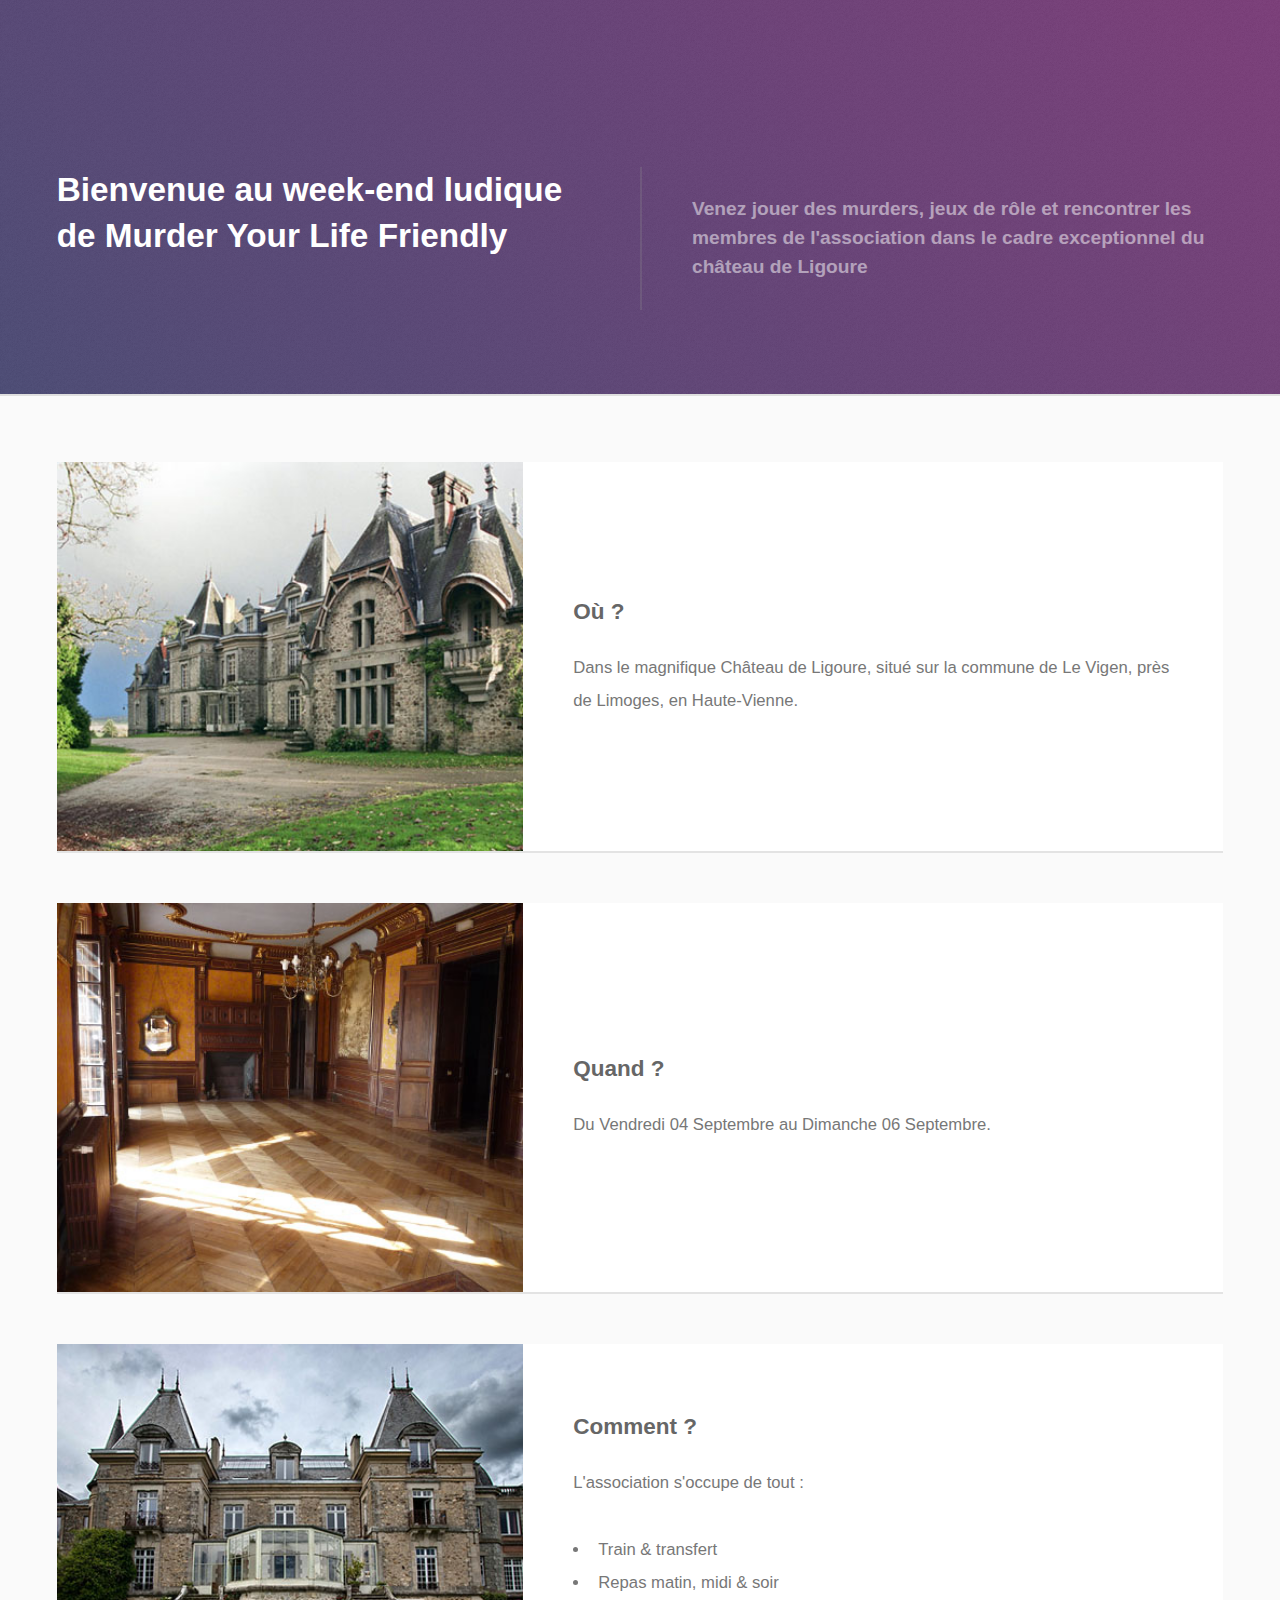
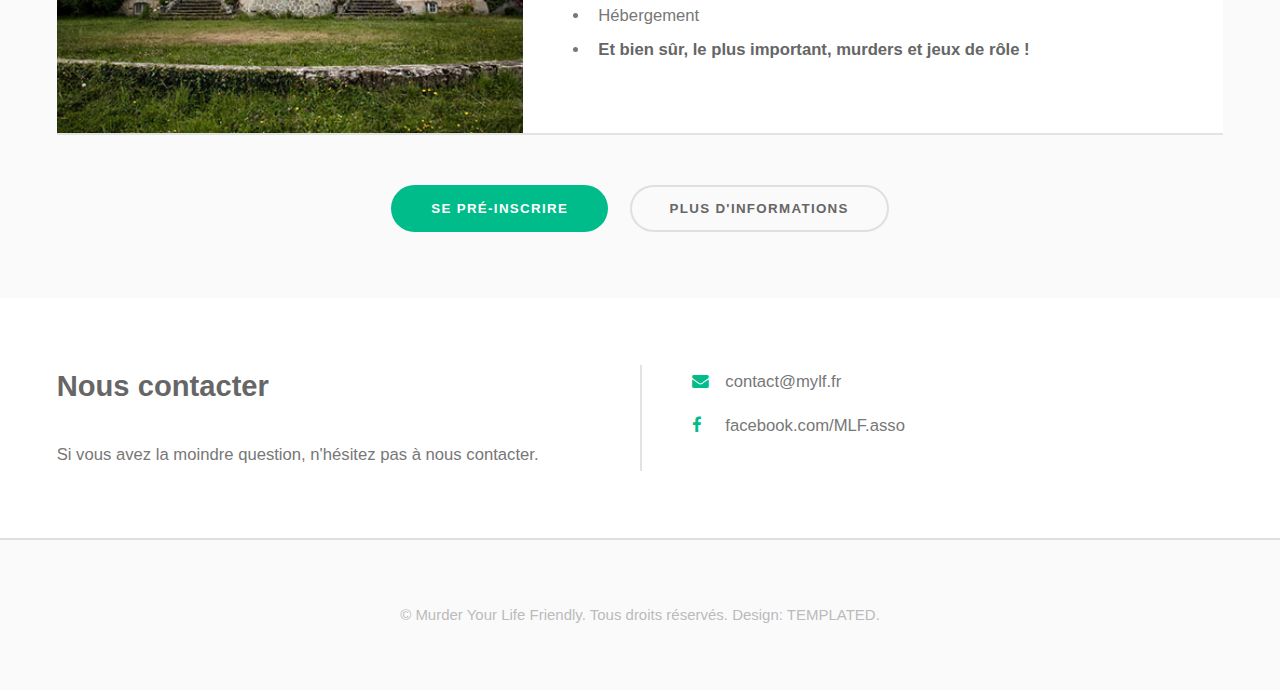
==== index.html @ a739f050 "Pushing site" ====
<!DOCTYPE HTML>
<!--
	Prism by TEMPLATED
	templated.co @templatedco
	Released for free under the Creative Commons Attribution 3.0 license (templated.co/license)
-->
<html>
	<head>
		<title>MLF - WEL</title>
		<meta charset="utf-8" />
		<meta name="viewport" content="width=device-width, initial-scale=1" />
		<!--[if lte IE 8]><script src="assets/js/ie/html5shiv.js"></script><![endif]-->
		<link rel="stylesheet" href="assets/css/main.css" />
		<!--[if lte IE 9]><link rel="stylesheet" href="assets/css/ie9.css" /><![endif]-->
	</head>
	<body>

		<!-- Banner -->
			<section id="banner">
				<div class="inner split">
					<section>
						<h2>Bienvenue au week-end ludique de <a href="https://mylf.fr/">Murder Your Life Friendly</a></h2>
					</section>
					<section>
						<p></p>
						<p>Venez jouer des murders, jeux de rôle et rencontrer les membres de l'association dans le cadre exceptionnel du château de Ligoure</p>
					</section>
				</div>
			</section>

		<!-- Main -->
			<section id="one" class="wrapper style2 alt">
				<div class="inner">
					<div class="spotlight">
						<div class="image">
							<img src="images/pic02.jpg" alt="" />
						</div>
						<div class="content">
							<h3>Où ?</h3>
							<p>Dans le magnifique Château de Ligoure, situé sur la commune de Le Vigen, près de Limoges, en Haute-Vienne.</p>
						</div>
					</div>
					<div class="spotlight">
						<div class="image">
							<img src="images/pic05.jpg" alt="" />
						</div>
						<div class="content">
							<h3>Quand ?</h3>
							<p>Du Vendredi 04 Septembre au Dimanche 06 Septembre.</p>
						</div>
					</div>
					<div class="spotlight">
						<div class="image">
							<img src="images/pic01.jpg" alt="" />
						</div>
						<div class="content">
							<h3>Comment ?</h3>
							<p class="lead">L'association s'occupe de tout :</p>
							<ul>
								<li>Train & transfert</li>
								<li>Repas matin, midi & soir</li>
								<li>Hébergement</li>
								<li><strong>Et bien sûr, le plus important, murders et jeux de rôle !</strong></li>
							</ul>
						</div>
					</div>
					<ul class="actions special">
						<li><a href="#" class="button special">Se pré-inscrire</a></li>
						<li><a href="infos.html" class="button alt">Plus d'informations</a></li>
					</ul>
				</div>
			</section>

		<!-- Contact -->
			<section id="contact" class="wrapper">
				<div class="inner split">
					<section>
						<h2>Nous contacter</h2>
						<p>Si vous avez la moindre question, n'hésitez pas à nous contacter.</p>				
					</section>
					<section>
						<ul class="contact">
							<li class="fa-envelope"><a href="mailto:contact@mylf.fr" target="_blank">contact@mylf.fr</a></li>
							<li class="fa-facebook"><a href="https://www.facebook.com/MLF.asso/" target="_blank">facebook.com/MLF.asso</a></li>
						</ul>
					</section>
				</div>
			</section>

		<!-- Footer -->
			<footer id="footer">
				<div class="copyright">
					&copy; Murder Your Life Friendly. Tous droits réservés. Design: <a href="http://templated.co">TEMPLATED</a>.
				</div>
			</footer>

		<!-- Scripts -->
			<script src="assets/js/jquery.min.js"></script>
			<script src="assets/js/skel.min.js"></script>
			<script src="assets/js/util.js"></script>
			<!--[if lte IE 8]><script src="assets/js/ie/respond.min.js"></script><![endif]-->
			<script src="assets/js/main.js"></script>

	</body>
</html>
---- assets/css/main.css ----
@import url(font-awesome.min.css);

/*
	Prism by TEMPLATED
	templated.co @templatedco
	Released for free under the Creative Commons Attribution 3.0 license (templated.co/license)
*/

/* Reset */

	html, body, div, span, applet, object, iframe, h1, h2, h3, h4, h5, h6, p, blockquote, pre, a, abbr, acronym, address, big, cite, code, del, dfn, em, img, ins, kbd, q, s, samp, small, strike, strong, sub, sup, tt, var, b, u, i, center, dl, dt, dd, ol, ul, li, fieldset, form, label, legend, table, caption, tbody, tfoot, thead, tr, th, td, article, aside, canvas, details, embed, figure, figcaption, footer, header, hgroup, menu, nav, output, ruby, section, summary, time, mark, audio, video {
		margin: 0;
		padding: 0;
		border: 0;
		font-size: 100%;
		font: inherit;
		vertical-align: baseline;
	}

	article, aside, details, figcaption, figure, footer, header, hgroup, menu, nav, section {
		display: block;
	}

	body {
		line-height: 1;
	}

	ol, ul {
		list-style: none;
	}

	blockquote, q {
		quotes: none;
	}

	blockquote:before, blockquote:after, q:before, q:after {
		content: '';
		content: none;
	}

	table {
		border-collapse: collapse;
		border-spacing: 0;
	}

	body {
		-webkit-text-size-adjust: none;
	}

/* Box Model */

	*, *:before, *:after {
		-moz-box-sizing: border-box;
		-webkit-box-sizing: border-box;
		box-sizing: border-box;
	}

/* Grid */

	.row {
		border-bottom: solid 1px transparent;
		-moz-box-sizing: border-box;
		-webkit-box-sizing: border-box;
		box-sizing: border-box;
	}

	.row > * {
		float: left;
		-moz-box-sizing: border-box;
		-webkit-box-sizing: border-box;
		box-sizing: border-box;
	}

	.row:after, .row:before {
		content: '';
		display: block;
		clear: both;
		height: 0;
	}

	.row.uniform > * > :first-child {
		margin-top: 0;
	}

	.row.uniform > * > :last-child {
		margin-bottom: 0;
	}

	.row.\30 \25 > * {
		padding: 0 0 0 0em;
	}

	.row.\30 \25 {
		margin: 0 0 -1px 0em;
	}

	.row.uniform.\30 \25 > * {
		padding: 0em 0 0 0em;
	}

	.row.uniform.\30 \25 {
		margin: 0em 0 -1px 0em;
	}

	.row > * {
		padding: 0 0 0 2em;
	}

	.row {
		margin: 0 0 -1px -2em;
	}

	.row.uniform > * {
		padding: 2em 0 0 2em;
	}

	.row.uniform {
		margin: -2em 0 -1px -2em;
	}

	.row.\32 00\25 > * {
		padding: 0 0 0 4em;
	}

	.row.\32 00\25 {
		margin: 0 0 -1px -4em;
	}

	.row.uniform.\32 00\25 > * {
		padding: 4em 0 0 4em;
	}

	.row.uniform.\32 00\25 {
		margin: -4em 0 -1px -4em;
	}

	.row.\31 50\25 > * {
		padding: 0 0 0 3em;
	}

	.row.\31 50\25 {
		margin: 0 0 -1px -3em;
	}

	.row.uniform.\31 50\25 > * {
		padding: 3em 0 0 3em;
	}

	.row.uniform.\31 50\25 {
		margin: -3em 0 -1px -3em;
	}

	.row.\35 0\25 > * {
		padding: 0 0 0 1em;
	}

	.row.\35 0\25 {
		margin: 0 0 -1px -1em;
	}

	.row.uniform.\35 0\25 > * {
		padding: 1em 0 0 1em;
	}

	.row.uniform.\35 0\25 {
		margin: -1em 0 -1px -1em;
	}

	.row.\32 5\25 > * {
		padding: 0 0 0 0.5em;
	}

	.row.\32 5\25 {
		margin: 0 0 -1px -0.5em;
	}

	.row.uniform.\32 5\25 > * {
		padding: 0.5em 0 0 0.5em;
	}

	.row.uniform.\32 5\25 {
		margin: -0.5em 0 -1px -0.5em;
	}

	.\31 2u, .\31 2u\24 {
		width: 100%;
		clear: none;
		margin-left: 0;
	}

	.\31 1u, .\31 1u\24 {
		width: 91.6666666667%;
		clear: none;
		margin-left: 0;
	}

	.\31 0u, .\31 0u\24 {
		width: 83.3333333333%;
		clear: none;
		margin-left: 0;
	}

	.\39 u, .\39 u\24 {
		width: 75%;
		clear: none;
		margin-left: 0;
	}

	.\38 u, .\38 u\24 {
		width: 66.6666666667%;
		clear: none;
		margin-left: 0;
	}

	.\37 u, .\37 u\24 {
		width: 58.3333333333%;
		clear: none;
		margin-left: 0;
	}

	.\36 u, .\36 u\24 {
		width: 50%;
		clear: none;
		margin-left: 0;
	}

	.\35 u, .\35 u\24 {
		width: 41.6666666667%;
		clear: none;
		margin-left: 0;
	}

	.\34 u, .\34 u\24 {
		width: 33.3333333333%;
		clear: none;
		margin-left: 0;
	}

	.\33 u, .\33 u\24 {
		width: 25%;
		clear: none;
		margin-left: 0;
	}

	.\32 u, .\32 u\24 {
		width: 16.6666666667%;
		clear: none;
		margin-left: 0;
	}

	.\31 u, .\31 u\24 {
		width: 8.3333333333%;
		clear: none;
		margin-left: 0;
	}

	.\31 2u\24 + *,
	.\31 1u\24 + *,
	.\31 0u\24 + *,
	.\39 u\24 + *,
	.\38 u\24 + *,
	.\37 u\24 + *,
	.\36 u\24 + *,
	.\35 u\24 + *,
	.\34 u\24 + *,
	.\33 u\24 + *,
	.\32 u\24 + *,
	.\31 u\24 + * {
		clear: left;
	}

	.\-11u {
		margin-left: 91.66667%;
	}

	.\-10u {
		margin-left: 83.33333%;
	}

	.\-9u {
		margin-left: 75%;
	}

	.\-8u {
		margin-left: 66.66667%;
	}

	.\-7u {
		margin-left: 58.33333%;
	}

	.\-6u {
		margin-left: 50%;
	}

	.\-5u {
		margin-left: 41.66667%;
	}

	.\-4u {
		margin-left: 33.33333%;
	}

	.\-3u {
		margin-left: 25%;
	}

	.\-2u {
		margin-left: 16.66667%;
	}

	.\-1u {
		margin-left: 8.33333%;
	}

	@media screen and (max-width: 1680px) {

		.row > * {
			padding: 0 0 0 2em;
		}

		.row {
			margin: 0 0 -1px -2em;
		}

		.row.uniform > * {
			padding: 2em 0 0 2em;
		}

		.row.uniform {
			margin: -2em 0 -1px -2em;
		}

		.row.\32 00\25 > * {
			padding: 0 0 0 4em;
		}

		.row.\32 00\25 {
			margin: 0 0 -1px -4em;
		}

		.row.uniform.\32 00\25 > * {
			padding: 4em 0 0 4em;
		}

		.row.uniform.\32 00\25 {
			margin: -4em 0 -1px -4em;
		}

		.row.\31 50\25 > * {
			padding: 0 0 0 3em;
		}

		.row.\31 50\25 {
			margin: 0 0 -1px -3em;
		}

		.row.uniform.\31 50\25 > * {
			padding: 3em 0 0 3em;
		}

		.row.uniform.\31 50\25 {
			margin: -3em 0 -1px -3em;
		}

		.row.\35 0\25 > * {
			padding: 0 0 0 1em;
		}

		.row.\35 0\25 {
			margin: 0 0 -1px -1em;
		}

		.row.uniform.\35 0\25 > * {
			padding: 1em 0 0 1em;
		}

		.row.uniform.\35 0\25 {
			margin: -1em 0 -1px -1em;
		}

		.row.\32 5\25 > * {
			padding: 0 0 0 0.5em;
		}

		.row.\32 5\25 {
			margin: 0 0 -1px -0.5em;
		}

		.row.uniform.\32 5\25 > * {
			padding: 0.5em 0 0 0.5em;
		}

		.row.uniform.\32 5\25 {
			margin: -0.5em 0 -1px -0.5em;
		}

		.\31 2u\28xlarge\29, .\31 2u\24\28xlarge\29 {
			width: 100%;
			clear: none;
			margin-left: 0;
		}

		.\31 1u\28xlarge\29, .\31 1u\24\28xlarge\29 {
			width: 91.6666666667%;
			clear: none;
			margin-left: 0;
		}

		.\31 0u\28xlarge\29, .\31 0u\24\28xlarge\29 {
			width: 83.3333333333%;
			clear: none;
			margin-left: 0;
		}

		.\39 u\28xlarge\29, .\39 u\24\28xlarge\29 {
			width: 75%;
			clear: none;
			margin-left: 0;
		}

		.\38 u\28xlarge\29, .\38 u\24\28xlarge\29 {
			width: 66.6666666667%;
			clear: none;
			margin-left: 0;
		}

		.\37 u\28xlarge\29, .\37 u\24\28xlarge\29 {
			width: 58.3333333333%;
			clear: none;
			margin-left: 0;
		}

		.\36 u\28xlarge\29, .\36 u\24\28xlarge\29 {
			width: 50%;
			clear: none;
			margin-left: 0;
		}

		.\35 u\28xlarge\29, .\35 u\24\28xlarge\29 {
			width: 41.6666666667%;
			clear: none;
			margin-left: 0;
		}

		.\34 u\28xlarge\29, .\34 u\24\28xlarge\29 {
			width: 33.3333333333%;
			clear: none;
			margin-left: 0;
		}

		.\33 u\28xlarge\29, .\33 u\24\28xlarge\29 {
			width: 25%;
			clear: none;
			margin-left: 0;
		}

		.\32 u\28xlarge\29, .\32 u\24\28xlarge\29 {
			width: 16.6666666667%;
			clear: none;
			margin-left: 0;
		}

		.\31 u\28xlarge\29, .\31 u\24\28xlarge\29 {
			width: 8.3333333333%;
			clear: none;
			margin-left: 0;
		}

		.\31 2u\24\28xlarge\29 + *,
		.\31 1u\24\28xlarge\29 + *,
		.\31 0u\24\28xlarge\29 + *,
		.\39 u\24\28xlarge\29 + *,
		.\38 u\24\28xlarge\29 + *,
		.\37 u\24\28xlarge\29 + *,
		.\36 u\24\28xlarge\29 + *,
		.\35 u\24\28xlarge\29 + *,
		.\34 u\24\28xlarge\29 + *,
		.\33 u\24\28xlarge\29 + *,
		.\32 u\24\28xlarge\29 + *,
		.\31 u\24\28xlarge\29 + * {
			clear: left;
		}

		.\-11u\28xlarge\29 {
			margin-left: 91.66667%;
		}

		.\-10u\28xlarge\29 {
			margin-left: 83.33333%;
		}

		.\-9u\28xlarge\29 {
			margin-left: 75%;
		}

		.\-8u\28xlarge\29 {
			margin-left: 66.66667%;
		}

		.\-7u\28xlarge\29 {
			margin-left: 58.33333%;
		}

		.\-6u\28xlarge\29 {
			margin-left: 50%;
		}

		.\-5u\28xlarge\29 {
			margin-left: 41.66667%;
		}

		.\-4u\28xlarge\29 {
			margin-left: 33.33333%;
		}

		.\-3u\28xlarge\29 {
			margin-left: 25%;
		}

		.\-2u\28xlarge\29 {
			margin-left: 16.66667%;
		}

		.\-1u\28xlarge\29 {
			margin-left: 8.33333%;
		}

	}

	@media screen and (max-width: 1366px) {

		.row > * {
			padding: 0 0 0 1.5em;
		}

		.row {
			margin: 0 0 -1px -1.5em;
		}

		.row.uniform > * {
			padding: 1.5em 0 0 1.5em;
		}

		.row.uniform {
			margin: -1.5em 0 -1px -1.5em;
		}

		.row.\32 00\25 > * {
			padding: 0 0 0 3em;
		}

		.row.\32 00\25 {
			margin: 0 0 -1px -3em;
		}

		.row.uniform.\32 00\25 > * {
			padding: 3em 0 0 3em;
		}

		.row.uniform.\32 00\25 {
			margin: -3em 0 -1px -3em;
		}

		.row.\31 50\25 > * {
			padding: 0 0 0 2.25em;
		}

		.row.\31 50\25 {
			margin: 0 0 -1px -2.25em;
		}

		.row.uniform.\31 50\25 > * {
			padding: 2.25em 0 0 2.25em;
		}

		.row.uniform.\31 50\25 {
			margin: -2.25em 0 -1px -2.25em;
		}

		.row.\35 0\25 > * {
			padding: 0 0 0 0.75em;
		}

		.row.\35 0\25 {
			margin: 0 0 -1px -0.75em;
		}

		.row.uniform.\35 0\25 > * {
			padding: 0.75em 0 0 0.75em;
		}

		.row.uniform.\35 0\25 {
			margin: -0.75em 0 -1px -0.75em;
		}

		.row.\32 5\25 > * {
			padding: 0 0 0 0.375em;
		}

		.row.\32 5\25 {
			margin: 0 0 -1px -0.375em;
		}

		.row.uniform.\32 5\25 > * {
			padding: 0.375em 0 0 0.375em;
		}

		.row.uniform.\32 5\25 {
			margin: -0.375em 0 -1px -0.375em;
		}

		.\31 2u\28large\29, .\31 2u\24\28large\29 {
			width: 100%;
			clear: none;
			margin-left: 0;
		}

		.\31 1u\28large\29, .\31 1u\24\28large\29 {
			width: 91.6666666667%;
			clear: none;
			margin-left: 0;
		}

		.\31 0u\28large\29, .\31 0u\24\28large\29 {
			width: 83.3333333333%;
			clear: none;
			margin-left: 0;
		}

		.\39 u\28large\29, .\39 u\24\28large\29 {
			width: 75%;
			clear: none;
			margin-left: 0;
		}

		.\38 u\28large\29, .\38 u\24\28large\29 {
			width: 66.6666666667%;
			clear: none;
			margin-left: 0;
		}

		.\37 u\28large\29, .\37 u\24\28large\29 {
			width: 58.3333333333%;
			clear: none;
			margin-left: 0;
		}

		.\36 u\28large\29, .\36 u\24\28large\29 {
			width: 50%;
			clear: none;
			margin-left: 0;
		}

		.\35 u\28large\29, .\35 u\24\28large\29 {
			width: 41.6666666667%;
			clear: none;
			margin-left: 0;
		}

		.\34 u\28large\29, .\34 u\24\28large\29 {
			width: 33.3333333333%;
			clear: none;
			margin-left: 0;
		}

		.\33 u\28large\29, .\33 u\24\28large\29 {
			width: 25%;
			clear: none;
			margin-left: 0;
		}

		.\32 u\28large\29, .\32 u\24\28large\29 {
			width: 16.6666666667%;
			clear: none;
			margin-left: 0;
		}

		.\31 u\28large\29, .\31 u\24\28large\29 {
			width: 8.3333333333%;
			clear: none;
			margin-left: 0;
		}

		.\31 2u\24\28large\29 + *,
		.\31 1u\24\28large\29 + *,
		.\31 0u\24\28large\29 + *,
		.\39 u\24\28large\29 + *,
		.\38 u\24\28large\29 + *,
		.\37 u\24\28large\29 + *,
		.\36 u\24\28large\29 + *,
		.\35 u\24\28large\29 + *,
		.\34 u\24\28large\29 + *,
		.\33 u\24\28large\29 + *,
		.\32 u\24\28large\29 + *,
		.\31 u\24\28large\29 + * {
			clear: left;
		}

		.\-11u\28large\29 {
			margin-left: 91.66667%;
		}

		.\-10u\28large\29 {
			margin-left: 83.33333%;
		}

		.\-9u\28large\29 {
			margin-left: 75%;
		}

		.\-8u\28large\29 {
			margin-left: 66.66667%;
		}

		.\-7u\28large\29 {
			margin-left: 58.33333%;
		}

		.\-6u\28large\29 {
			margin-left: 50%;
		}

		.\-5u\28large\29 {
			margin-left: 41.66667%;
		}

		.\-4u\28large\29 {
			margin-left: 33.33333%;
		}

		.\-3u\28large\29 {
			margin-left: 25%;
		}

		.\-2u\28large\29 {
			margin-left: 16.66667%;
		}

		.\-1u\28large\29 {
			margin-left: 8.33333%;
		}

	}

	@media screen and (max-width: 980px) {

		.row > * {
			padding: 0 0 0 1.5em;
		}

		.row {
			margin: 0 0 -1px -1.5em;
		}

		.row.uniform > * {
			padding: 1.5em 0 0 1.5em;
		}

		.row.uniform {
			margin: -1.5em 0 -1px -1.5em;
		}

		.row.\32 00\25 > * {
			padding: 0 0 0 3em;
		}

		.row.\32 00\25 {
			margin: 0 0 -1px -3em;
		}

		.row.uniform.\32 00\25 > * {
			padding: 3em 0 0 3em;
		}

		.row.uniform.\32 00\25 {
			margin: -3em 0 -1px -3em;
		}

		.row.\31 50\25 > * {
			padding: 0 0 0 2.25em;
		}

		.row.\31 50\25 {
			margin: 0 0 -1px -2.25em;
		}

		.row.uniform.\31 50\25 > * {
			padding: 2.25em 0 0 2.25em;
		}

		.row.uniform.\31 50\25 {
			margin: -2.25em 0 -1px -2.25em;
		}

		.row.\35 0\25 > * {
			padding: 0 0 0 0.75em;
		}

		.row.\35 0\25 {
			margin: 0 0 -1px -0.75em;
		}

		.row.uniform.\35 0\25 > * {
			padding: 0.75em 0 0 0.75em;
		}

		.row.uniform.\35 0\25 {
			margin: -0.75em 0 -1px -0.75em;
		}

		.row.\32 5\25 > * {
			padding: 0 0 0 0.375em;
		}

		.row.\32 5\25 {
			margin: 0 0 -1px -0.375em;
		}

		.row.uniform.\32 5\25 > * {
			padding: 0.375em 0 0 0.375em;
		}

		.row.uniform.\32 5\25 {
			margin: -0.375em 0 -1px -0.375em;
		}

		.\31 2u\28medium\29, .\31 2u\24\28medium\29 {
			width: 100%;
			clear: none;
			margin-left: 0;
		}

		.\31 1u\28medium\29, .\31 1u\24\28medium\29 {
			width: 91.6666666667%;
			clear: none;
			margin-left: 0;
		}

		.\31 0u\28medium\29, .\31 0u\24\28medium\29 {
			width: 83.3333333333%;
			clear: none;
			margin-left: 0;
		}

		.\39 u\28medium\29, .\39 u\24\28medium\29 {
			width: 75%;
			clear: none;
			margin-left: 0;
		}

		.\38 u\28medium\29, .\38 u\24\28medium\29 {
			width: 66.6666666667%;
			clear: none;
			margin-left: 0;
		}

		.\37 u\28medium\29, .\37 u\24\28medium\29 {
			width: 58.3333333333%;
			clear: none;
			margin-left: 0;
		}

		.\36 u\28medium\29, .\36 u\24\28medium\29 {
			width: 50%;
			clear: none;
			margin-left: 0;
		}

		.\35 u\28medium\29, .\35 u\24\28medium\29 {
			width: 41.6666666667%;
			clear: none;
			margin-left: 0;
		}

		.\34 u\28medium\29, .\34 u\24\28medium\29 {
			width: 33.3333333333%;
			clear: none;
			margin-left: 0;
		}

		.\33 u\28medium\29, .\33 u\24\28medium\29 {
			width: 25%;
			clear: none;
			margin-left: 0;
		}

		.\32 u\28medium\29, .\32 u\24\28medium\29 {
			width: 16.6666666667%;
			clear: none;
			margin-left: 0;
		}

		.\31 u\28medium\29, .\31 u\24\28medium\29 {
			width: 8.3333333333%;
			clear: none;
			margin-left: 0;
		}

		.\31 2u\24\28medium\29 + *,
		.\31 1u\24\28medium\29 + *,
		.\31 0u\24\28medium\29 + *,
		.\39 u\24\28medium\29 + *,
		.\38 u\24\28medium\29 + *,
		.\37 u\24\28medium\29 + *,
		.\36 u\24\28medium\29 + *,
		.\35 u\24\28medium\29 + *,
		.\34 u\24\28medium\29 + *,
		.\33 u\24\28medium\29 + *,
		.\32 u\24\28medium\29 + *,
		.\31 u\24\28medium\29 + * {
			clear: left;
		}

		.\-11u\28medium\29 {
			margin-left: 91.66667%;
		}

		.\-10u\28medium\29 {
			margin-left: 83.33333%;
		}

		.\-9u\28medium\29 {
			margin-left: 75%;
		}

		.\-8u\28medium\29 {
			margin-left: 66.66667%;
		}

		.\-7u\28medium\29 {
			margin-left: 58.33333%;
		}

		.\-6u\28medium\29 {
			margin-left: 50%;
		}

		.\-5u\28medium\29 {
			margin-left: 41.66667%;
		}

		.\-4u\28medium\29 {
			margin-left: 33.33333%;
		}

		.\-3u\28medium\29 {
			margin-left: 25%;
		}

		.\-2u\28medium\29 {
			margin-left: 16.66667%;
		}

		.\-1u\28medium\29 {
			margin-left: 8.33333%;
		}

	}

	@media screen and (max-width: 736px) {

		.row > * {
			padding: 0 0 0 1.25em;
		}

		.row {
			margin: 0 0 -1px -1.25em;
		}

		.row.uniform > * {
			padding: 1.25em 0 0 1.25em;
		}

		.row.uniform {
			margin: -1.25em 0 -1px -1.25em;
		}

		.row.\32 00\25 > * {
			padding: 0 0 0 2.5em;
		}

		.row.\32 00\25 {
			margin: 0 0 -1px -2.5em;
		}

		.row.uniform.\32 00\25 > * {
			padding: 2.5em 0 0 2.5em;
		}

		.row.uniform.\32 00\25 {
			margin: -2.5em 0 -1px -2.5em;
		}

		.row.\31 50\25 > * {
			padding: 0 0 0 1.875em;
		}

		.row.\31 50\25 {
			margin: 0 0 -1px -1.875em;
		}

		.row.uniform.\31 50\25 > * {
			padding: 1.875em 0 0 1.875em;
		}

		.row.uniform.\31 50\25 {
			margin: -1.875em 0 -1px -1.875em;
		}

		.row.\35 0\25 > * {
			padding: 0 0 0 0.625em;
		}

		.row.\35 0\25 {
			margin: 0 0 -1px -0.625em;
		}

		.row.uniform.\35 0\25 > * {
			padding: 0.625em 0 0 0.625em;
		}

		.row.uniform.\35 0\25 {
			margin: -0.625em 0 -1px -0.625em;
		}

		.row.\32 5\25 > * {
			padding: 0 0 0 0.3125em;
		}

		.row.\32 5\25 {
			margin: 0 0 -1px -0.3125em;
		}

		.row.uniform.\32 5\25 > * {
			padding: 0.3125em 0 0 0.3125em;
		}

		.row.uniform.\32 5\25 {
			margin: -0.3125em 0 -1px -0.3125em;
		}

		.\31 2u\28small\29, .\31 2u\24\28small\29 {
			width: 100%;
			clear: none;
			margin-left: 0;
		}

		.\31 1u\28small\29, .\31 1u\24\28small\29 {
			width: 91.6666666667%;
			clear: none;
			margin-left: 0;
		}

		.\31 0u\28small\29, .\31 0u\24\28small\29 {
			width: 83.3333333333%;
			clear: none;
			margin-left: 0;
		}

		.\39 u\28small\29, .\39 u\24\28small\29 {
			width: 75%;
			clear: none;
			margin-left: 0;
		}

		.\38 u\28small\29, .\38 u\24\28small\29 {
			width: 66.6666666667%;
			clear: none;
			margin-left: 0;
		}

		.\37 u\28small\29, .\37 u\24\28small\29 {
			width: 58.3333333333%;
			clear: none;
			margin-left: 0;
		}

		.\36 u\28small\29, .\36 u\24\28small\29 {
			width: 50%;
			clear: none;
			margin-left: 0;
		}

		.\35 u\28small\29, .\35 u\24\28small\29 {
			width: 41.6666666667%;
			clear: none;
			margin-left: 0;
		}

		.\34 u\28small\29, .\34 u\24\28small\29 {
			width: 33.3333333333%;
			clear: none;
			margin-left: 0;
		}

		.\33 u\28small\29, .\33 u\24\28small\29 {
			width: 25%;
			clear: none;
			margin-left: 0;
		}

		.\32 u\28small\29, .\32 u\24\28small\29 {
			width: 16.6666666667%;
			clear: none;
			margin-left: 0;
		}

		.\31 u\28small\29, .\31 u\24\28small\29 {
			width: 8.3333333333%;
			clear: none;
			margin-left: 0;
		}

		.\31 2u\24\28small\29 + *,
		.\31 1u\24\28small\29 + *,
		.\31 0u\24\28small\29 + *,
		.\39 u\24\28small\29 + *,
		.\38 u\24\28small\29 + *,
		.\37 u\24\28small\29 + *,
		.\36 u\24\28small\29 + *,
		.\35 u\24\28small\29 + *,
		.\34 u\24\28small\29 + *,
		.\33 u\24\28small\29 + *,
		.\32 u\24\28small\29 + *,
		.\31 u\24\28small\29 + * {
			clear: left;
		}

		.\-11u\28small\29 {
			margin-left: 91.66667%;
		}

		.\-10u\28small\29 {
			margin-left: 83.33333%;
		}

		.\-9u\28small\29 {
			margin-left: 75%;
		}

		.\-8u\28small\29 {
			margin-left: 66.66667%;
		}

		.\-7u\28small\29 {
			margin-left: 58.33333%;
		}

		.\-6u\28small\29 {
			margin-left: 50%;
		}

		.\-5u\28small\29 {
			margin-left: 41.66667%;
		}

		.\-4u\28small\29 {
			margin-left: 33.33333%;
		}

		.\-3u\28small\29 {
			margin-left: 25%;
		}

		.\-2u\28small\29 {
			margin-left: 16.66667%;
		}

		.\-1u\28small\29 {
			margin-left: 8.33333%;
		}

	}

	@media screen and (max-width: 480px) {

		.row > * {
			padding: 0 0 0 1.25em;
		}

		.row {
			margin: 0 0 -1px -1.25em;
		}

		.row.uniform > * {
			padding: 1.25em 0 0 1.25em;
		}

		.row.uniform {
			margin: -1.25em 0 -1px -1.25em;
		}

		.row.\32 00\25 > * {
			padding: 0 0 0 2.5em;
		}

		.row.\32 00\25 {
			margin: 0 0 -1px -2.5em;
		}

		.row.uniform.\32 00\25 > * {
			padding: 2.5em 0 0 2.5em;
		}

		.row.uniform.\32 00\25 {
			margin: -2.5em 0 -1px -2.5em;
		}

		.row.\31 50\25 > * {
			padding: 0 0 0 1.875em;
		}

		.row.\31 50\25 {
			margin: 0 0 -1px -1.875em;
		}

		.row.uniform.\31 50\25 > * {
			padding: 1.875em 0 0 1.875em;
		}

		.row.uniform.\31 50\25 {
			margin: -1.875em 0 -1px -1.875em;
		}

		.row.\35 0\25 > * {
			padding: 0 0 0 0.625em;
		}

		.row.\35 0\25 {
			margin: 0 0 -1px -0.625em;
		}

		.row.uniform.\35 0\25 > * {
			padding: 0.625em 0 0 0.625em;
		}

		.row.uniform.\35 0\25 {
			margin: -0.625em 0 -1px -0.625em;
		}

		.row.\32 5\25 > * {
			padding: 0 0 0 0.3125em;
		}

		.row.\32 5\25 {
			margin: 0 0 -1px -0.3125em;
		}

		.row.uniform.\32 5\25 > * {
			padding: 0.3125em 0 0 0.3125em;
		}

		.row.uniform.\32 5\25 {
			margin: -0.3125em 0 -1px -0.3125em;
		}

		.\31 2u\28xsmall\29, .\31 2u\24\28xsmall\29 {
			width: 100%;
			clear: none;
			margin-left: 0;
		}

		.\31 1u\28xsmall\29, .\31 1u\24\28xsmall\29 {
			width: 91.6666666667%;
			clear: none;
			margin-left: 0;
		}

		.\31 0u\28xsmall\29, .\31 0u\24\28xsmall\29 {
			width: 83.3333333333%;
			clear: none;
			margin-left: 0;
		}

		.\39 u\28xsmall\29, .\39 u\24\28xsmall\29 {
			width: 75%;
			clear: none;
			margin-left: 0;
		}

		.\38 u\28xsmall\29, .\38 u\24\28xsmall\29 {
			width: 66.6666666667%;
			clear: none;
			margin-left: 0;
		}

		.\37 u\28xsmall\29, .\37 u\24\28xsmall\29 {
			width: 58.3333333333%;
			clear: none;
			margin-left: 0;
		}

		.\36 u\28xsmall\29, .\36 u\24\28xsmall\29 {
			width: 50%;
			clear: none;
			margin-left: 0;
		}

		.\35 u\28xsmall\29, .\35 u\24\28xsmall\29 {
			width: 41.6666666667%;
			clear: none;
			margin-left: 0;
		}

		.\34 u\28xsmall\29, .\34 u\24\28xsmall\29 {
			width: 33.3333333333%;
			clear: none;
			margin-left: 0;
		}

		.\33 u\28xsmall\29, .\33 u\24\28xsmall\29 {
			width: 25%;
			clear: none;
			margin-left: 0;
		}

		.\32 u\28xsmall\29, .\32 u\24\28xsmall\29 {
			width: 16.6666666667%;
			clear: none;
			margin-left: 0;
		}

		.\31 u\28xsmall\29, .\31 u\24\28xsmall\29 {
			width: 8.3333333333%;
			clear: none;
			margin-left: 0;
		}

		.\31 2u\24\28xsmall\29 + *,
		.\31 1u\24\28xsmall\29 + *,
		.\31 0u\24\28xsmall\29 + *,
		.\39 u\24\28xsmall\29 + *,
		.\38 u\24\28xsmall\29 + *,
		.\37 u\24\28xsmall\29 + *,
		.\36 u\24\28xsmall\29 + *,
		.\35 u\24\28xsmall\29 + *,
		.\34 u\24\28xsmall\29 + *,
		.\33 u\24\28xsmall\29 + *,
		.\32 u\24\28xsmall\29 + *,
		.\31 u\24\28xsmall\29 + * {
			clear: left;
		}

		.\-11u\28xsmall\29 {
			margin-left: 91.66667%;
		}

		.\-10u\28xsmall\29 {
			margin-left: 83.33333%;
		}

		.\-9u\28xsmall\29 {
			margin-left: 75%;
		}

		.\-8u\28xsmall\29 {
			margin-left: 66.66667%;
		}

		.\-7u\28xsmall\29 {
			margin-left: 58.33333%;
		}

		.\-6u\28xsmall\29 {
			margin-left: 50%;
		}

		.\-5u\28xsmall\29 {
			margin-left: 41.66667%;
		}

		.\-4u\28xsmall\29 {
			margin-left: 33.33333%;
		}

		.\-3u\28xsmall\29 {
			margin-left: 25%;
		}

		.\-2u\28xsmall\29 {
			margin-left: 16.66667%;
		}

		.\-1u\28xsmall\29 {
			margin-left: 8.33333%;
		}

	}

/* Basic */

	@-ms-viewport {
		width: device-width;
	}

	body {
		-ms-overflow-style: scrollbar;
	}

	@media screen and (max-width: 480px) {

		html, body {
			min-width: 320px;
		}

	}

	body {
		background: #fff;
	}

		body.is-loading *, body.is-loading *:before, body.is-loading *:after {
			-moz-animation: none !important;
			-webkit-animation: none !important;
			-ms-animation: none !important;
			animation: none !important;
			-moz-transition: none !important;
			-webkit-transition: none !important;
			-ms-transition: none !important;
			transition: none !important;
		}

/* Type */

	body {
		background-color: #fff;
		color: #777;
	}

	body, input, select, textarea {
		font-family: Arial, Helvetica, sans-serif;
		font-size: 13pt;
		font-weight: normal;
		line-height: 2;
	}

		@media screen and (max-width: 1680px) {

			body, input, select, textarea {
				font-size: 13.5pt;
			}

		}

		@media screen and (max-width: 1366px) {

			body, input, select, textarea {
				font-size: 12.5pt;
			}

		}

		@media screen and (max-width: 980px) {

			body, input, select, textarea {
				font-size: 12pt;
			}

		}

		@media screen and (max-width: 736px) {

			body, input, select, textarea {
				font-size: 11.5pt;
			}

		}

		@media screen and (max-width: 480px) {

			body, input, select, textarea {
				font-size: 11.5pt;
			}

		}

	a {
		-moz-transition: color 0.2s ease;
		-webkit-transition: color 0.2s ease;
		-ms-transition: color 0.2s ease;
		transition: color 0.2s ease;
		text-decoration: underline;
	}

		a:hover {
			color: #00BC8A !important;
			text-decoration: none;
		}

	strong, b {
		font-weight: bold;
	}

	em, i {
		font-style: italic;
	}

	p {
		margin: 0 0 2em 0;
	}

	h1, h2, h3, h4, h5, h6 {
		font-weight: bold;
		line-height: 1.5;
		margin: 0 0 1em 0;
	}

		h1 a, h2 a, h3 a, h4 a, h5 a, h6 a {
			color: inherit;
			text-decoration: none;
		}

	h2 {
		font-size: 1.75em;
	}

	h3 {
		font-size: 1.35em;
	}

	h4 {
		font-size: 1.1em;
	}

	h5 {
		font-size: 0.9em;
	}

	h6 {
		font-size: 0.7em;
	}

	sub {
		font-size: 0.8em;
		position: relative;
		top: 0.5em;
	}

	sup {
		font-size: 0.8em;
		position: relative;
		top: -0.5em;
	}

	blockquote {
		border-left: solid 4px;
		font-style: italic;
		margin: 0 0 2em 0;
		padding: 0.5em 0 0.5em 2em;
	}

	code {
		border-radius: 0;
		border: solid 1px;
		font-family: "Courier New", monospace;
		font-size: 0.9em;
		margin: 0 0.25em;
		padding: 0.25em 0.65em;
	}

	pre {
		-webkit-overflow-scrolling: touch;
		font-family: "Courier New", monospace;
		font-size: 0.9em;
		margin: 0 0 2em 0;
	}

		pre code {
			display: block;
			line-height: 1.75;
			padding: 1em 1.5em;
			overflow-x: auto;
		}

	hr {
		border: 0;
		border-bottom: solid 1px;
		margin: 2em 0;
	}

		hr.major {
			margin: 3em 0;
		}

	.align-left {
		text-align: left;
	}

	.align-center {
		text-align: center;
	}

	.align-right {
		text-align: right;
	}

	input, select, textarea {
		color: #666;
	}

	a {
		color: #00BC8A;
	}

	strong, b {
		color: #666;
	}

	h1, h2, h3, h4, h5, h6 {
		color: #666;
	}

	blockquote {
		border-left-color: rgba(144, 144, 144, 0.25);
	}

	code {
		background: rgba(144, 144, 144, 0.075);
		border-color: rgba(144, 144, 144, 0.25);
	}

	hr {
		border-bottom-color: rgba(144, 144, 144, 0.25);
	}

/* Box */

	.box {
		border-radius: 0;
		border: solid 1px;
		margin-bottom: 2em;
		padding: 1.5em;
	}

		.box > :last-child,
		.box > :last-child > :last-child,
		.box > :last-child > :last-child > :last-child {
			margin-bottom: 0;
		}

		.box.alt {
			border: 0;
			border-radius: 0;
			padding: 0;
		}

	.box {
		border-color: rgba(144, 144, 144, 0.25);
	}

/* Button */

	input[type="submit"],
	input[type="reset"],
	input[type="button"],
	button,
	.button {
		-moz-appearance: none;
		-webkit-appearance: none;
		-ms-appearance: none;
		appearance: none;
		-moz-transition: background-color 0.2s ease-in-out, color 0.2s ease-in-out;
		-webkit-transition: background-color 0.2s ease-in-out, color 0.2s ease-in-out;
		-ms-transition: background-color 0.2s ease-in-out, color 0.2s ease-in-out;
		transition: background-color 0.2s ease-in-out, color 0.2s ease-in-out;
		border-radius: 2em;
		border: 0;
		cursor: pointer;
		display: inline-block;
		font-size: 0.8em;
		font-weight: bold;
		height: 3.5em;
		letter-spacing: 0.1em;
		line-height: 3.65em;
		padding: 0 3em;
		text-align: center;
		text-decoration: none;
		text-transform: uppercase;
		white-space: nowrap;
	}

		input[type="submit"].icon,
		input[type="reset"].icon,
		input[type="button"].icon,
		button.icon,
		.button.icon {
			padding-left: 1.35em;
		}

			input[type="submit"].icon:before,
			input[type="reset"].icon:before,
			input[type="button"].icon:before,
			button.icon:before,
			.button.icon:before {
				margin-right: 0.5em;
			}

		input[type="submit"].fit,
		input[type="reset"].fit,
		input[type="button"].fit,
		button.fit,
		.button.fit {
			display: block;
			margin: 0 0 1em 0;
			width: 100%;
		}

		input[type="submit"].small,
		input[type="reset"].small,
		input[type="button"].small,
		button.small,
		.button.small {
			font-size: 0.8em;
		}

		input[type="submit"].big,
		input[type="reset"].big,
		input[type="button"].big,
		button.big,
		.button.big {
			font-size: 1.35em;
		}

		input[type="submit"].disabled, input[type="submit"]:disabled,
		input[type="reset"].disabled,
		input[type="reset"]:disabled,
		input[type="button"].disabled,
		input[type="button"]:disabled,
		button.disabled,
		button:disabled,
		.button.disabled,
		.button:disabled {
			-moz-pointer-events: none;
			-webkit-pointer-events: none;
			-ms-pointer-events: none;
			pointer-events: none;
			opacity: 0.25;
		}

		@media screen and (max-width: 480px) {

			input[type="submit"],
			input[type="reset"],
			input[type="button"],
			button,
			.button {
				padding: 0;
			}

		}

	input[type="submit"],
	input[type="reset"],
	input[type="button"],
	button,
	.button {
		background-color: #fafafa;
		color: #666 !important;
	}

		input[type="submit"]:hover,
		input[type="reset"]:hover,
		input[type="button"]:hover,
		button:hover,
		.button:hover {
			background-color: white;
		}

		input[type="submit"]:active,
		input[type="reset"]:active,
		input[type="button"]:active,
		button:active,
		.button:active {
			background-color: #ededed;
		}

		input[type="submit"].alt,
		input[type="reset"].alt,
		input[type="button"].alt,
		button.alt,
		.button.alt {
			background-color: transparent;
			box-shadow: inset 0 0 0 2px rgba(144, 144, 144, 0.25);
			color: #666 !important;
		}

			input[type="submit"].alt:hover,
			input[type="reset"].alt:hover,
			input[type="button"].alt:hover,
			button.alt:hover,
			.button.alt:hover {
				background-color: rgba(144, 144, 144, 0.075);
			}

			input[type="submit"].alt:active,
			input[type="reset"].alt:active,
			input[type="button"].alt:active,
			button.alt:active,
			.button.alt:active {
				background-color: rgba(144, 144, 144, 0.2);
			}

			input[type="submit"].alt.icon:before,
			input[type="reset"].alt.icon:before,
			input[type="button"].alt.icon:before,
			button.alt.icon:before,
			.button.alt.icon:before {
				color: #bbb;
			}

		input[type="submit"].special,
		input[type="reset"].special,
		input[type="button"].special,
		button.special,
		.button.special {
			background-color: #00BC8A;
			color: #ffffff !important;
		}

			input[type="submit"].special:hover,
			input[type="reset"].special:hover,
			input[type="button"].special:hover,
			button.special:hover,
			.button.special:hover {
				background-color: #00d69d;
			}

			input[type="submit"].special:active,
			input[type="reset"].special:active,
			input[type="button"].special:active,
			button.special:active,
			.button.special:active {
				background-color: #00a377;
			}

/* Form */

	form {
		margin: 0 0 2em 0;
	}

	label {
		display: block;
		font-size: 0.9em;
		font-weight: bold;
		margin: 0 0 1em 0;
	}

	input[type="text"],
	input[type="password"],
	input[type="email"],
	select,
	textarea {
		-moz-appearance: none;
		-webkit-appearance: none;
		-ms-appearance: none;
		appearance: none;
		border-radius: 0;
		border: none;
		border: solid 1px;
		color: inherit;
		display: block;
		outline: 0;
		padding: 0 1em;
		text-decoration: none;
		width: 100%;
	}

		input[type="text"]:invalid,
		input[type="password"]:invalid,
		input[type="email"]:invalid,
		select:invalid,
		textarea:invalid {
			box-shadow: none;
		}

	.select-wrapper {
		text-decoration: none;
		display: block;
		position: relative;
	}

		.select-wrapper:before {
			-moz-osx-font-smoothing: grayscale;
			-webkit-font-smoothing: antialiased;
			font-family: FontAwesome;
			font-style: normal;
			font-weight: normal;
			text-transform: none !important;
		}

		.select-wrapper:before {
			content: '\f078';
			display: block;
			height: 2.75em;
			line-height: 2.75em;
			pointer-events: none;
			position: absolute;
			right: 0;
			text-align: center;
			top: 0;
			width: 2.75em;
		}

		.select-wrapper select::-ms-expand {
			display: none;
		}

	input[type="text"],
	input[type="password"],
	input[type="email"],
	select {
		height: 2.75em;
	}

	textarea {
		padding: 0.75em 1em;
	}

	input[type="checkbox"],
	input[type="radio"] {
		-moz-appearance: none;
		-webkit-appearance: none;
		-ms-appearance: none;
		appearance: none;
		display: block;
		float: left;
		margin-right: -2em;
		opacity: 0;
		width: 1em;
		z-index: -1;
	}

		input[type="checkbox"] + label,
		input[type="radio"] + label {
			text-decoration: none;
			cursor: pointer;
			display: inline-block;
			font-size: 1em;
			font-weight: normal;
			padding-left: 2.4em;
			padding-right: 0.75em;
			position: relative;
		}

			input[type="checkbox"] + label:before,
			input[type="radio"] + label:before {
				-moz-osx-font-smoothing: grayscale;
				-webkit-font-smoothing: antialiased;
				font-family: FontAwesome;
				font-style: normal;
				font-weight: normal;
				text-transform: none !important;
			}

			input[type="checkbox"] + label:before,
			input[type="radio"] + label:before {
				border-radius: 0;
				border: solid 1px;
				content: '';
				display: inline-block;
				height: 1.65em;
				left: 0;
				line-height: 1.58125em;
				position: absolute;
				text-align: center;
				top: 0;
				width: 1.65em;
			}

		input[type="checkbox"]:checked + label:before,
		input[type="radio"]:checked + label:before {
			content: '\f00c';
		}

	input[type="checkbox"] + label:before {
		border-radius: 0;
	}

	input[type="radio"] + label:before {
		border-radius: 100%;
	}

	::-webkit-input-placeholder {
		opacity: 1.0;
	}

	:-moz-placeholder {
		opacity: 1.0;
	}

	::-moz-placeholder {
		opacity: 1.0;
	}

	:-ms-input-placeholder {
		opacity: 1.0;
	}

	.formerize-placeholder {
		opacity: 1.0;
	}

	label {
		color: #666;
	}

	input[type="text"],
	input[type="password"],
	input[type="email"],
	select,
	textarea {
		background: rgba(144, 144, 144, 0.075);
		border-color: rgba(144, 144, 144, 0.25);
	}

		input[type="text"]:focus,
		input[type="password"]:focus,
		input[type="email"]:focus,
		select:focus,
		textarea:focus {
			border-color: #00BC8A;
			box-shadow: 0 0 0 1px #00BC8A;
		}

	.select-wrapper:before {
		color: rgba(144, 144, 144, 0.25);
	}

	input[type="checkbox"] + label,
	input[type="radio"] + label {
		color: #777;
	}

		input[type="checkbox"] + label:before,
		input[type="radio"] + label:before {
			background: rgba(144, 144, 144, 0.075);
			border-color: rgba(144, 144, 144, 0.25);
		}

	input[type="checkbox"]:checked + label:before,
	input[type="radio"]:checked + label:before {
		background-color: #00BC8A;
		border-color: #00BC8A;
		color: #ffffff;
	}

	input[type="checkbox"]:focus + label:before,
	input[type="radio"]:focus + label:before {
		border-color: #00BC8A;
		box-shadow: 0 0 0 1px #00BC8A;
	}

	::-webkit-input-placeholder {
		color: #bbb !important;
	}

	:-moz-placeholder {
		color: #bbb !important;
	}

	::-moz-placeholder {
		color: #bbb !important;
	}

	:-ms-input-placeholder {
		color: #bbb !important;
	}

	.formerize-placeholder {
		color: #bbb !important;
	}

	form.alt input[type="text"],
	form.alt input[type="password"],
	form.alt input[type="email"],
	form.alt select,
	form.alt textarea {
		background-color: transparent;
	}

/* Icon */

	.icon {
		text-decoration: none;
		border-bottom: none;
		position: relative;
	}

		.icon:before {
			-moz-osx-font-smoothing: grayscale;
			-webkit-font-smoothing: antialiased;
			font-family: FontAwesome;
			font-style: normal;
			font-weight: normal;
			text-transform: none !important;
		}

		.icon > .label {
			display: none;
		}

/* Image */

	.image {
		border-radius: 0;
		border: 0;
		display: inline-block;
		position: relative;
	}

		.image img {
			border-radius: 0;
			display: block;
		}

		.image.left, .image.right {
			max-width: 40%;
		}

			.image.left img, .image.right img {
				width: 100%;
			}

		.image.left {
			float: left;
			margin: 0 1.5em 1em 0;
			top: 0.25em;
		}

		.image.right {
			float: right;
			margin: 0 0 1em 1.5em;
			top: 0.25em;
		}

		.image.fit {
			display: block;
			margin: 0 0 2em 0;
			width: 100%;
		}

			.image.fit img {
				width: 100%;
			}

		.image.main {
			display: block;
			margin: 0 0 3em 0;
			width: 100%;
		}

			.image.main img {
				width: 100%;
			}

/* List */

	ol {
		list-style: decimal;
		margin: 0 0 2em 0;
		padding-left: 1.25em;
	}

		ol li {
			padding-left: 0.25em;
		}

	ul {
		list-style: disc;
		margin: 0 0 2em 0;
		padding-left: 1em;
	}

		ul li {
			padding-left: 0.5em;
		}

		ul.special {
			text-align: center;
		}

		ul.alt {
			list-style: none;
			padding-left: 0;
		}

			ul.alt li {
				border-top: solid 1px;
				padding: 0.5em 0;
			}

				ul.alt li:first-child {
					border-top: 0;
					padding-top: 0;
				}

		ul.checklist {
			list-style: none;
			padding-left: 0;
		}

			ul.checklist li {
				text-decoration: none;
				margin-bottom: 1.5em;
				padding-left: 0;
			}

				ul.checklist li:before {
					-moz-osx-font-smoothing: grayscale;
					-webkit-font-smoothing: antialiased;
					font-family: FontAwesome;
					font-style: normal;
					font-weight: normal;
					text-transform: none !important;
				}

				ul.checklist li:before {
					content: '\f00c';
					margin-right: 0.75em;
				}

		ul.icons {
			cursor: default;
			list-style: none;
			padding-left: 0;
		}

			ul.icons li {
				display: inline-block;
				padding: 0 1em 0 0;
			}

				ul.icons li:last-child {
					padding-right: 0;
				}

				ul.icons li .icon:before {
					font-size: 2em;
				}

		ul.contact {
			list-style: none;
			padding: 0;
		}

			ul.contact li {
				text-decoration: none;
				padding: 0.65em 0 0 2em;
			}

				ul.contact li:before {
					-moz-osx-font-smoothing: grayscale;
					-webkit-font-smoothing: antialiased;
					font-family: FontAwesome;
					font-style: normal;
					font-weight: normal;
					text-transform: none !important;
				}

				ul.contact li:before {
					float: left;
					margin-left: -2em;
				}

				ul.contact li:first-child {
					padding-top: 0;
				}

				ul.contact li a {
					color: inherit;
					text-decoration: none;
				}

		ul.actions {
			cursor: default;
			list-style: none;
			padding-left: 0;
		}

			form ul.actions {
				margin-top: 2em;
			}

			ul.actions li {
				display: inline-block;
				padding: 0 1em 0 0;
				vertical-align: middle;
			}

				ul.actions li:last-child {
					padding-right: 0;
				}

			ul.actions.small li {
				padding: 0 0.5em 0 0;
			}

			ul.actions.vertical li {
				display: block;
				padding: 1em 0 0 0;
			}

				ul.actions.vertical li:first-child {
					padding-top: 0;
				}

				ul.actions.vertical li > * {
					margin-bottom: 0;
				}

			ul.actions.vertical.small li {
				padding: 0.5em 0 0 0;
			}

				ul.actions.vertical.small li:first-child {
					padding-top: 0;
				}

			ul.actions.fit {
				display: table;
				margin-left: -1em;
				padding: 0;
				table-layout: fixed;
				width: calc(100% + 1em);
			}

				ul.actions.fit li {
					display: table-cell;
					padding: 0 0 0 1em;
				}

					ul.actions.fit li > * {
						margin-bottom: 0;
					}

				ul.actions.fit.small {
					margin-left: -0.5em;
					width: calc(100% + 0.5em);
				}

					ul.actions.fit.small li {
						padding: 0 0 0 0.5em;
					}

			@media screen and (max-width: 480px) {

				ul.actions {
					margin: 0 0 2em 0;
				}

					ul.actions li {
						padding: 1em 0 0 0;
						display: block;
						text-align: center;
						width: 100%;
					}

						ul.actions li:first-child {
							padding-top: 0;
						}

						ul.actions li > * {
							width: 100%;
							margin: 0 !important;
						}

							ul.actions li > *.icon:before {
								margin-left: -2em;
							}

					ul.actions.small li {
						padding: 0.5em 0 0 0;
					}

						ul.actions.small li:first-child {
							padding-top: 0;
						}

			}

	dl {
		margin: 0 0 2em 0;
	}

		dl dt {
			display: block;
			font-weight: bold;
			margin: 0 0 1em 0;
		}

		dl dd {
			margin-left: 2em;
		}

	ul.alt li {
		border-top-color: rgba(144, 144, 144, 0.25);
	}

	ul.checklist li:before {
		color: #00BC8A;
	}

	ul.contact li:before {
		color: #00BC8A;
	}

/* Section/Article */

	section.special, article.special {
		text-align: center;
	}

	header p {
		position: relative;
		margin: 0 0 1.5em 0;
	}

	header h2 + p {
		font-size: 1.25em;
		margin-top: -1em;
	}

	header h3 + p {
		font-size: 1.1em;
		margin-top: -0.8em;
	}

	header h4 + p,
	header h5 + p,
	header h6 + p {
		font-size: 0.9em;
		margin-top: -0.6em;
	}

	header p {
		color: #bbb;
	}

/* Table */

	.table-wrapper {
		-webkit-overflow-scrolling: touch;
		overflow-x: auto;
	}

	table {
		margin: 0 0 2em 0;
		width: 100%;
	}

		table tbody tr {
			border: solid 1px;
			border-left: 0;
			border-right: 0;
		}

		table td {
			padding: 0.75em 0.75em;
		}

		table th {
			font-size: 0.9em;
			font-weight: bold;
			padding: 0 0.75em 0.75em 0.75em;
			text-align: left;
		}

		table thead {
			border-bottom: solid 2px;
		}

		table tfoot {
			border-top: solid 2px;
		}

		table.alt {
			border-collapse: separate;
		}

			table.alt tbody tr td {
				border: solid 1px;
				border-left-width: 0;
				border-top-width: 0;
			}

				table.alt tbody tr td:first-child {
					border-left-width: 1px;
				}

			table.alt tbody tr:first-child td {
				border-top-width: 1px;
			}

			table.alt thead {
				border-bottom: 0;
			}

			table.alt tfoot {
				border-top: 0;
			}

	table tbody tr {
		border-color: rgba(144, 144, 144, 0.25);
	}

		table tbody tr:nth-child(2n + 1) {
			background-color: rgba(144, 144, 144, 0.075);
		}

	table th {
		color: #666;
	}

	table thead {
		border-bottom-color: rgba(144, 144, 144, 0.25);
	}

	table tfoot {
		border-top-color: rgba(144, 144, 144, 0.25);
	}

	table.alt tbody tr td {
		border-color: rgba(144, 144, 144, 0.25);
	}

/* Split */

	.split {
		display: -moz-flex;
		display: -webkit-flex;
		display: -ms-flex;
		display: flex;
		-moz-flex-wrap: wrap;
		-webkit-flex-wrap: wrap;
		-ms-flex-wrap: wrap;
		flex-wrap: wrap;
		padding-bottom: 2em;
	}

		.split > * {
			width: 50%;
		}

			.split > *:nth-child(odd) {
				padding-right: 3em;
			}

			.split > *:nth-child(even) {
				padding-left: 3em;
				border-left: solid 2px;
			}

			.split > * > :last-child,
			.split > * > :last-child > :last-child,
			.split > * > :last-child > :last-child > :last-child {
				margin-bottom: 0;
			}

		@media screen and (max-width: 980px) {

			.split > :nth-child(odd) {
				padding-right: 2em;
			}

			.split > :nth-child(even) {
				padding-left: 2em;
			}

		}

		@media screen and (max-width: 736px) {

			.split {
				padding-bottom: 0;
			}

				.split > * {
					width: 100%;
					margin-bottom: 2em;
				}

					.split > *:nth-child(odd) {
						padding-right: 0;
					}

					.split > *:nth-child(even) {
						border-left: none;
						padding-left: 0;
					}

		}

	.split > :nth-child(even) {
		border-left-color: rgba(144, 144, 144, 0.25);
	}

/* Spotlight */

	.spotlight {
		display: -moz-flex;
		display: -webkit-flex;
		display: -ms-flex;
		display: flex;
		-moz-align-items: center;
		-webkit-align-items: center;
		-ms-align-items: center;
		align-items: center;
		border-bottom: solid 2px;
		margin-bottom: 3em;
	}

		.spotlight .image {
			width: 40%;
		}

			.spotlight .image img {
				width: 100%;
			}

		.spotlight .content {
			padding: 2em 3em 0.1em 3em;
			width: 60%;
		}

		.spotlight .contentfull {
			padding: 2em 3em 0.1em 1em;
			width: 100%;
		}

		@media screen and (max-width: 980px) {

			.spotlight .image {
				width: 55%;
			}

			.spotlight .content {
				padding: 1.5em 2em 0.1em 2em;
				width: 45%;
			}

		}

		@media screen and (max-width: 736px) {

			.spotlight {
				display: block;
				margin-bottom: 2em;
			}

				.spotlight .image {
					width: 100%;
				}

				.spotlight .content {
					padding: 1em 2em 0.1em 2em;
					width: 100%;
				}

		}

		@media screen and (max-width: 980px) {

			.spotlight .content {
				padding: 1em 1.5em 0.1em 1.5em;
			}

		}

	.spotlight {
		background-color: white;
		border-bottom-color: rgba(144, 144, 144, 0.25);
	}

/* Wrapper */

	.wrapper {
		padding: 5em 0 3em 0;
		position: relative;
	}

		.wrapper > .inner {
			margin-left: auto;
			margin-right: auto;
			width: 70em;
			max-width: 100%;
		}

		.wrapper.alt {
			border-top: solid 2px;
			border-top-color: rgba(144, 144, 144, 0.25);
		}

		.wrapper.style1 {
			background-color: #00BC8A;
			color: #bfeee1;
		}

			.wrapper.style1 input, .wrapper.style1 select, .wrapper.style1 textarea {
				color: #ffffff;
			}

			.wrapper.style1 a {
				color: #ffffff;
			}

			.wrapper.style1 strong, .wrapper.style1 b {
				color: #ffffff;
			}

			.wrapper.style1 h1, .wrapper.style1 h2, .wrapper.style1 h3, .wrapper.style1 h4, .wrapper.style1 h5, .wrapper.style1 h6 {
				color: #ffffff;
			}

			.wrapper.style1 blockquote {
				border-left-color: rgba(255, 255, 255, 0.25);
			}

			.wrapper.style1 code {
				background: rgba(255, 255, 255, 0.075);
				border-color: rgba(255, 255, 255, 0.25);
			}

			.wrapper.style1 hr {
				border-bottom-color: rgba(255, 255, 255, 0.25);
			}

			.wrapper.style1 .box {
				border-color: rgba(255, 255, 255, 0.25);
			}

			.wrapper.style1 input[type="submit"],
			.wrapper.style1 input[type="reset"],
			.wrapper.style1 input[type="button"],
			.wrapper.style1 button,
			.wrapper.style1 .button {
				background-color: #fafafa;
				color: #666 !important;
			}

				.wrapper.style1 input[type="submit"]:hover,
				.wrapper.style1 input[type="reset"]:hover,
				.wrapper.style1 input[type="button"]:hover,
				.wrapper.style1 button:hover,
				.wrapper.style1 .button:hover {
					background-color: white;
				}

				.wrapper.style1 input[type="submit"]:active,
				.wrapper.style1 input[type="reset"]:active,
				.wrapper.style1 input[type="button"]:active,
				.wrapper.style1 button:active,
				.wrapper.style1 .button:active {
					background-color: #ededed;
				}

				.wrapper.style1 input[type="submit"].alt,
				.wrapper.style1 input[type="reset"].alt,
				.wrapper.style1 input[type="button"].alt,
				.wrapper.style1 button.alt,
				.wrapper.style1 .button.alt {
					background-color: transparent;
					box-shadow: inset 0 0 0 2px rgba(255, 255, 255, 0.25);
					color: #ffffff !important;
				}

					.wrapper.style1 input[type="submit"].alt:hover,
					.wrapper.style1 input[type="reset"].alt:hover,
					.wrapper.style1 input[type="button"].alt:hover,
					.wrapper.style1 button.alt:hover,
					.wrapper.style1 .button.alt:hover {
						background-color: rgba(255, 255, 255, 0.075);
					}

					.wrapper.style1 input[type="submit"].alt:active,
					.wrapper.style1 input[type="reset"].alt:active,
					.wrapper.style1 input[type="button"].alt:active,
					.wrapper.style1 button.alt:active,
					.wrapper.style1 .button.alt:active {
						background-color: rgba(255, 255, 255, 0.2);
					}

					.wrapper.style1 input[type="submit"].alt.icon:before,
					.wrapper.style1 input[type="reset"].alt.icon:before,
					.wrapper.style1 input[type="button"].alt.icon:before,
					.wrapper.style1 button.alt.icon:before,
					.wrapper.style1 .button.alt.icon:before {
						color: #99e4d0;
					}

				.wrapper.style1 input[type="submit"].special,
				.wrapper.style1 input[type="reset"].special,
				.wrapper.style1 input[type="button"].special,
				.wrapper.style1 button.special,
				.wrapper.style1 .button.special {
					background-color: #ffffff;
					color: #00BC8A !important;
				}

			.wrapper.style1 label {
				color: #ffffff;
			}

			.wrapper.style1 input[type="text"],
			.wrapper.style1 input[type="password"],
			.wrapper.style1 input[type="email"],
			.wrapper.style1 select,
			.wrapper.style1 textarea {
				background: rgba(255, 255, 255, 0.075);
				border-color: rgba(255, 255, 255, 0.25);
			}

				.wrapper.style1 input[type="text"]:focus,
				.wrapper.style1 input[type="password"]:focus,
				.wrapper.style1 input[type="email"]:focus,
				.wrapper.style1 select:focus,
				.wrapper.style1 textarea:focus {
					border-color: #ffffff;
					box-shadow: 0 0 0 1px #ffffff;
				}

			.wrapper.style1 .select-wrapper:before {
				color: rgba(255, 255, 255, 0.25);
			}

			.wrapper.style1 input[type="checkbox"] + label,
			.wrapper.style1 input[type="radio"] + label {
				color: #bfeee1;
			}

				.wrapper.style1 input[type="checkbox"] + label:before,
				.wrapper.style1 input[type="radio"] + label:before {
					background: rgba(255, 255, 255, 0.075);
					border-color: rgba(255, 255, 255, 0.25);
				}

			.wrapper.style1 input[type="checkbox"]:checked + label:before,
			.wrapper.style1 input[type="radio"]:checked + label:before {
				background-color: #ffffff;
				border-color: #ffffff;
				color: #00BC8A;
			}

			.wrapper.style1 input[type="checkbox"]:focus + label:before,
			.wrapper.style1 input[type="radio"]:focus + label:before {
				border-color: #ffffff;
				box-shadow: 0 0 0 1px #ffffff;
			}

			.wrapper.style1 ::-webkit-input-placeholder {
				color: #99e4d0 !important;
			}

			.wrapper.style1 :-moz-placeholder {
				color: #99e4d0 !important;
			}

			.wrapper.style1 ::-moz-placeholder {
				color: #99e4d0 !important;
			}

			.wrapper.style1 :-ms-input-placeholder {
				color: #99e4d0 !important;
			}

			.wrapper.style1 .formerize-placeholder {
				color: #99e4d0 !important;
			}

			.wrapper.style1 form.alt input[type="text"],
			.wrapper.style1 form.alt input[type="password"],
			.wrapper.style1 form.alt input[type="email"],
			.wrapper.style1 form.alt select,
			.wrapper.style1 form.alt textarea {
				background-color: transparent;
			}

			.wrapper.style1 ul.alt li {
				border-top-color: rgba(255, 255, 255, 0.25);
			}

			.wrapper.style1 ul.checklist li:before {
				color: #00BC8A;
			}

			.wrapper.style1 ul.contact li:before {
				color: #00BC8A;
			}

			.wrapper.style1 header p {
				color: #99e4d0;
			}

			.wrapper.style1 table tbody tr {
				border-color: rgba(255, 255, 255, 0.25);
			}

				.wrapper.style1 table tbody tr:nth-child(2n + 1) {
					background-color: rgba(255, 255, 255, 0.075);
				}

			.wrapper.style1 table th {
				color: #ffffff;
			}

			.wrapper.style1 table thead {
				border-bottom-color: rgba(255, 255, 255, 0.25);
			}

			.wrapper.style1 table tfoot {
				border-top-color: rgba(255, 255, 255, 0.25);
			}

			.wrapper.style1 table.alt tbody tr td {
				border-color: rgba(255, 255, 255, 0.25);
			}

			.wrapper.style1 .split > :nth-child(even) {
				border-left-color: rgba(255, 255, 255, 0.25);
			}

			.wrapper.style1 .spotlight {
				background-color: #0affbe;
				border-bottom-color: rgba(255, 255, 255, 0.25);
			}

			.wrapper.style1.alt {
				border-top-color: rgba(255, 255, 255, 0.25);
			}

		.wrapper.style2 {
			background-color: #fafafa;
			color: #777;
		}

			.wrapper.style2 input, .wrapper.style2 select, .wrapper.style2 textarea {
				color: #666;
			}

			.wrapper.style2 a {
				color: #00BC8A;
			}

			.wrapper.style2 strong, .wrapper.style2 b {
				color: #666;
			}

			.wrapper.style2 h1, .wrapper.style2 h2, .wrapper.style2 h3, .wrapper.style2 h4, .wrapper.style2 h5, .wrapper.style2 h6 {
				color: #666;
			}

			.wrapper.style2 blockquote {
				border-left-color: rgba(144, 144, 144, 0.25);
			}

			.wrapper.style2 code {
				background: rgba(144, 144, 144, 0.075);
				border-color: rgba(144, 144, 144, 0.25);
			}

			.wrapper.style2 hr {
				border-bottom-color: rgba(144, 144, 144, 0.25);
			}

			.wrapper.style2 .box {
				border-color: rgba(144, 144, 144, 0.25);
			}

			.wrapper.style2 input[type="submit"],
			.wrapper.style2 input[type="reset"],
			.wrapper.style2 input[type="button"],
			.wrapper.style2 button,
			.wrapper.style2 .button {
				background-color: #666;
				color: #fafafa !important;
			}

				.wrapper.style2 input[type="submit"].alt,
				.wrapper.style2 input[type="reset"].alt,
				.wrapper.style2 input[type="button"].alt,
				.wrapper.style2 button.alt,
				.wrapper.style2 .button.alt {
					background-color: transparent;
					box-shadow: inset 0 0 0 2px rgba(144, 144, 144, 0.25);
					color: #666 !important;
				}

					.wrapper.style2 input[type="submit"].alt:hover,
					.wrapper.style2 input[type="reset"].alt:hover,
					.wrapper.style2 input[type="button"].alt:hover,
					.wrapper.style2 button.alt:hover,
					.wrapper.style2 .button.alt:hover {
						background-color: rgba(144, 144, 144, 0.075);
					}

					.wrapper.style2 input[type="submit"].alt:active,
					.wrapper.style2 input[type="reset"].alt:active,
					.wrapper.style2 input[type="button"].alt:active,
					.wrapper.style2 button.alt:active,
					.wrapper.style2 .button.alt:active {
						background-color: rgba(144, 144, 144, 0.2);
					}

					.wrapper.style2 input[type="submit"].alt.icon:before,
					.wrapper.style2 input[type="reset"].alt.icon:before,
					.wrapper.style2 input[type="button"].alt.icon:before,
					.wrapper.style2 button.alt.icon:before,
					.wrapper.style2 .button.alt.icon:before {
						color: #bbb;
					}

				.wrapper.style2 input[type="submit"].special,
				.wrapper.style2 input[type="reset"].special,
				.wrapper.style2 input[type="button"].special,
				.wrapper.style2 button.special,
				.wrapper.style2 .button.special {
					background-color: #00BC8A;
					color: #ffffff !important;
				}

					.wrapper.style2 input[type="submit"].special:hover,
					.wrapper.style2 input[type="reset"].special:hover,
					.wrapper.style2 input[type="button"].special:hover,
					.wrapper.style2 button.special:hover,
					.wrapper.style2 .button.special:hover {
						background-color: #00d69d;
					}

					.wrapper.style2 input[type="submit"].special:active,
					.wrapper.style2 input[type="reset"].special:active,
					.wrapper.style2 input[type="button"].special:active,
					.wrapper.style2 button.special:active,
					.wrapper.style2 .button.special:active {
						background-color: #00a377;
					}

			.wrapper.style2 label {
				color: #666;
			}

			.wrapper.style2 input[type="text"],
			.wrapper.style2 input[type="password"],
			.wrapper.style2 input[type="email"],
			.wrapper.style2 select,
			.wrapper.style2 textarea {
				background: rgba(144, 144, 144, 0.075);
				border-color: rgba(144, 144, 144, 0.25);
			}

				.wrapper.style2 input[type="text"]:focus,
				.wrapper.style2 input[type="password"]:focus,
				.wrapper.style2 input[type="email"]:focus,
				.wrapper.style2 select:focus,
				.wrapper.style2 textarea:focus {
					border-color: #00BC8A;
					box-shadow: 0 0 0 1px #00BC8A;
				}

			.wrapper.style2 .select-wrapper:before {
				color: rgba(144, 144, 144, 0.25);
			}

			.wrapper.style2 input[type="checkbox"] + label,
			.wrapper.style2 input[type="radio"] + label {
				color: #777;
			}

				.wrapper.style2 input[type="checkbox"] + label:before,
				.wrapper.style2 input[type="radio"] + label:before {
					background: rgba(144, 144, 144, 0.075);
					border-color: rgba(144, 144, 144, 0.25);
				}

			.wrapper.style2 input[type="checkbox"]:checked + label:before,
			.wrapper.style2 input[type="radio"]:checked + label:before {
				background-color: #00BC8A;
				border-color: #00BC8A;
				color: #ffffff;
			}

			.wrapper.style2 input[type="checkbox"]:focus + label:before,
			.wrapper.style2 input[type="radio"]:focus + label:before {
				border-color: #00BC8A;
				box-shadow: 0 0 0 1px #00BC8A;
			}

			.wrapper.style2 ::-webkit-input-placeholder {
				color: #bbb !important;
			}

			.wrapper.style2 :-moz-placeholder {
				color: #bbb !important;
			}

			.wrapper.style2 ::-moz-placeholder {
				color: #bbb !important;
			}

			.wrapper.style2 :-ms-input-placeholder {
				color: #bbb !important;
			}

			.wrapper.style2 .formerize-placeholder {
				color: #bbb !important;
			}

			.wrapper.style2 form.alt input[type="text"],
			.wrapper.style2 form.alt input[type="password"],
			.wrapper.style2 form.alt input[type="email"],
			.wrapper.style2 form.alt select,
			.wrapper.style2 form.alt textarea {
				background-color: transparent;
			}

			.wrapper.style2 ul.alt li {
				border-top-color: rgba(144, 144, 144, 0.25);
			}

			.wrapper.style2 ul.checklist li:before {
				color: #00BC8A;
			}

			.wrapper.style2 ul.contact li:before {
				color: #00BC8A;
			}

			.wrapper.style2 header p {
				color: #bbb;
			}

			.wrapper.style2 table tbody tr {
				border-color: rgba(144, 144, 144, 0.25);
			}

				.wrapper.style2 table tbody tr:nth-child(2n + 1) {
					background-color: rgba(144, 144, 144, 0.075);
				}

			.wrapper.style2 table th {
				color: #666;
			}

			.wrapper.style2 table thead {
				border-bottom-color: rgba(144, 144, 144, 0.25);
			}

			.wrapper.style2 table tfoot {
				border-top-color: rgba(144, 144, 144, 0.25);
			}

			.wrapper.style2 table.alt tbody tr td {
				border-color: rgba(144, 144, 144, 0.25);
			}

			.wrapper.style2 .split > :nth-child(even) {
				border-left-color: rgba(144, 144, 144, 0.25);
			}

			.wrapper.style2 .spotlight {
				background-color: white;
				border-bottom-color: rgba(144, 144, 144, 0.25);
			}

			.wrapper.style2.alt {
				border-top-color: rgba(144, 144, 144, 0.25);
			}

		@media screen and (max-width: 1366px) {

			.wrapper {
				padding: 4em 2.5em 2em 2.5em;
			}

		}

		@media screen and (max-width: 980px) {

			.wrapper {
				padding: 4em 2em 2em 2em;
			}

		}

		@media screen and (max-width: 736px) {

			.wrapper {
				padding: 3em 2em 1em 2em;
			}

		}

		@media screen and (max-width: 480px) {

			.wrapper {
				padding: 3em 2em 1em 2em;
			}

		}

/* Banner */

	#banner {
		background-image: url("images/overlay.png"), -moz-linear-gradient(45deg, #4A4771 0%, #7C3875 100%);
		background-image: url("images/overlay.png"), -webkit-linear-gradient(45deg, #4A4771 0%, #7C3875 100%);
		background-image: url("images/overlay.png"), -ms-linear-gradient(45deg, #4A4771 0%, #7C3875 100%);
		background-image: url("images/overlay.png"), linear-gradient(45deg, #4A4771 0%, #7C3875 100%);
		background-size: 100px 100px, cover;
		color: rgba(255, 255, 255, 0.5);
		padding: 14em 0 4em;
	}

		#banner h2 {
			font-size: 2.5em;
			line-height: 1.4;
			margin-bottom: 0;
			color: #fff;
		}

		#banner p {
			font-size: 1.15em;
			font-weight: bold;
			line-height: 1.5em;
			margin-bottom: 1.5em;
		}

		#banner > .inner {
			margin-left: auto;
			margin-right: auto;
			max-width: 70em;
			width: 100%;
		}

		@media screen and (max-width: 1366px) {

			#banner {
				padding: 10em 2.5em 3em;
			}

				#banner h2 {
					font-size: 2em;
				}

		}

		@media screen and (max-width: 980px) {

			#banner {
				padding: 10em 2em 2em;
			}

		}

		@media screen and (max-width: 736px) {

			#banner {
				padding: 8em 2em 2em;
			}

				#banner h2 {
					font-size: 1.75em;
				}

				#banner p {
					font-size: 1.1em;
				}

		}

		@media screen and (max-width: 480px) {

			#banner {
				padding: 8em 2em 2em;
			}

		}

/* Banner small*/

#banner_small {
	background-image: url("images/overlay.png"), -moz-linear-gradient(45deg, #4A4771 0%, #7C3875 100%);
	background-image: url("images/overlay.png"), -webkit-linear-gradient(45deg, #4A4771 0%, #7C3875 100%);
	background-image: url("images/overlay.png"), -ms-linear-gradient(45deg, #4A4771 0%, #7C3875 100%);
	background-image: url("images/overlay.png"), linear-gradient(45deg, #4A4771 0%, #7C3875 100%);
	background-size: 100px 100px, cover;
	color: rgba(255, 255, 255, 0.5);
	padding: 4em 0 2em;
}

	#banner_small h2 {
		font-size: 2.5em;
		line-height: 1.4;
		margin-bottom: 0;
		color: #fff;
	}

	#banner_small p {
		font-size: 1.15em;
		font-weight: bold;
		line-height: 1.5em;
		margin-bottom: 1.5em;
	}

	#banner_small > .inner {
		margin-left: auto;
		margin-right: auto;
		max-width: 70em;
		width: 100%;
	}

	@media screen and (max-width: 1366px) {

		#banner_small {
			padding: 10em 2.5em 3em;
		}

			#banner_small h2 {
				font-size: 2em;
			}

	}

	@media screen and (max-width: 980px) {

		#banner_small {
			padding: 10em 2em 2em;
		}

	}

	@media screen and (max-width: 736px) {

		#banner_small {
			padding: 8em 2em 2em;
		}

			#banner_small h2 {
				font-size: 1.75em;
			}

			#banner_small p {
				font-size: 1.1em;
			}

	}

	@media screen and (max-width: 480px) {

		#banner_small {
			padding: 8em 2em 2em;
		}

	}

/* Main */

	#main {
		padding: 4em 0 2em 0;
	}

		@media screen and (max-width: 736px) {

			#main {
				padding: 3em 0 1em 0;
			}

		}

/* Footer */

	#footer {
		background-color: #fafafa;
		border-top: solid 2px rgba(144, 144, 144, 0.25);
		color: #777;
	}

		#footer .copyright {
			color: #bbb;
			font-size: 0.9em;
			padding: 4em 2em;
			text-align: center;
		}

			#footer .copyright li {
				border-left: solid 1px rgba(144, 144, 144, 0.25);
				display: inline-block;
				list-style: none;
				margin-left: 1.5em;
				padding-left: 1.5em;
			}

				#footer .copyright li:first-child {
					border-left: 0;
					margin-left: 0;
					padding-left: 0;
				}

		#footer a {
			color: inherit;
			text-decoration: none;
		}

		@media screen and (max-width: 980px) {

			#footer .copyright {
				padding: 3em 2em;
			}

		}

		@media screen and (max-width: 736px) {

			#footer .copyright li {
				display: block;
				border-left: 0;
				margin-left: 0;
				padding-left: 0;
			}

		}

		@media screen and (max-width: 480px) {

			#footer .copyright {
				padding: 2em 1em;
			}

		}
---- assets/css/ie9.css ----
/*
	Prism by TEMPLATED
	templated.co @templatedco
	Released for free under the Creative Commons Attribution 3.0 license (templated.co/license)
*/

/* Split */

	.split:after {
		content: '';
		display: block;
		clear: both;
	}

	.split > * {
		float: left;
	}

/* Spotlight */

	.spotlight:after {
		content: '';
		display: block;
		clear: both;
	}

	.spotlight .image {
		float: left;
	}

	.spotlight .content {
		float: left;
	}

/* Banner */

	#banner {
		background: #4A4771;
	}
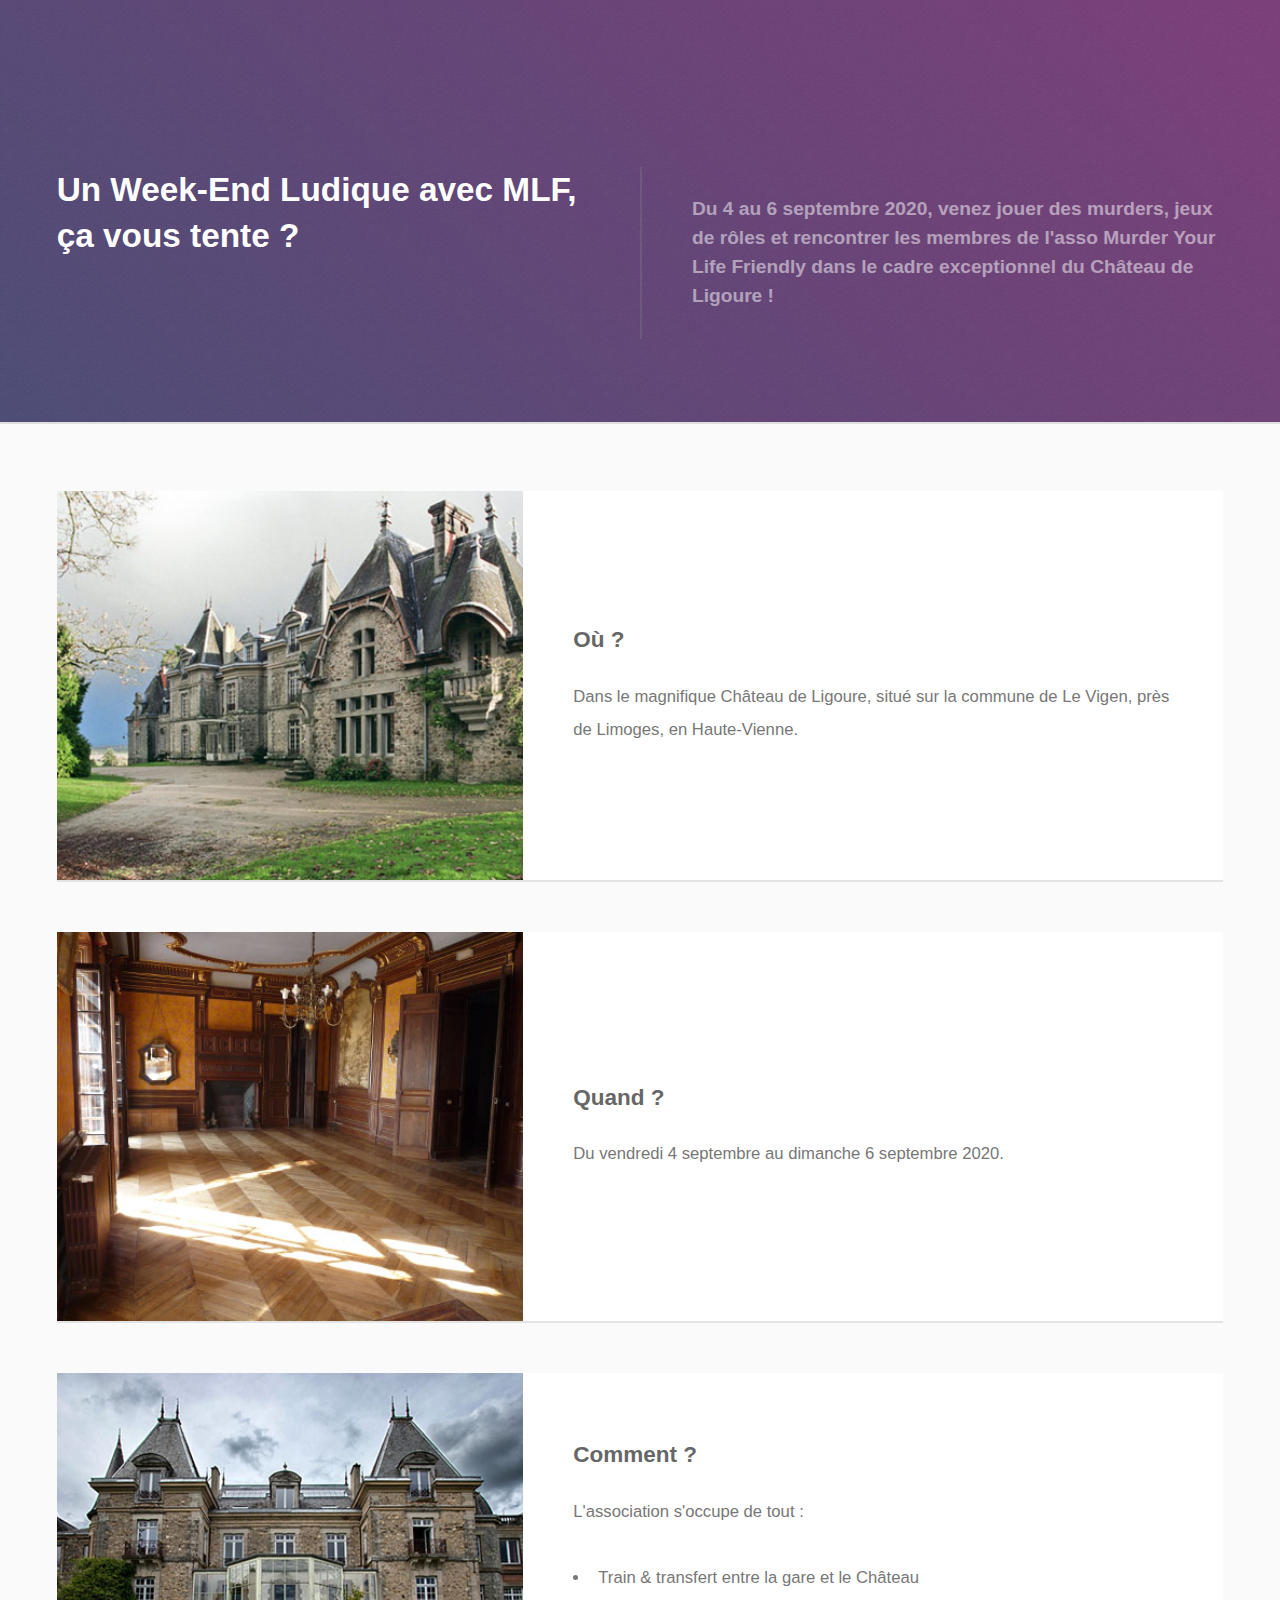
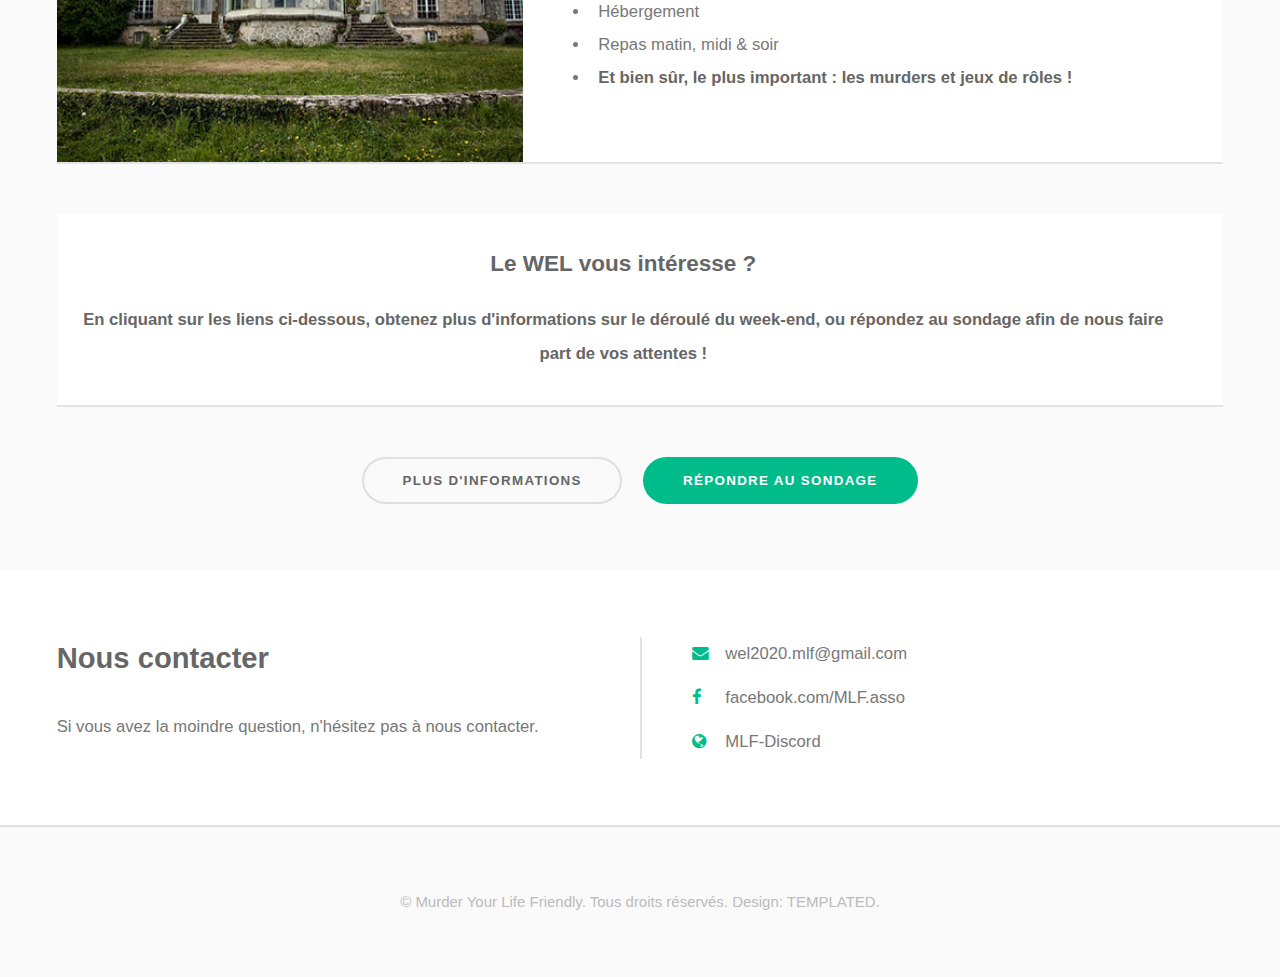
==== commit 4af08384: "sondage update + pic upload" ====
--- a/index.html
+++ b/index.html
@@ -6,7 +6,7 @@
 -->
 <html>
 	<head>
-		<title>MLF - WEL</title>
+		<title>MLF - WEL 2020</title>
 		<meta charset="utf-8" />
 		<meta name="viewport" content="width=device-width, initial-scale=1" />
 		<!--[if lte IE 8]><script src="assets/js/ie/html5shiv.js"></script><![endif]-->
@@ -19,11 +19,11 @@
 			<section id="banner">
 				<div class="inner split">
 					<section>
-						<h2>Bienvenue au week-end ludique de <a href="https://mylf.fr/">Murder Your Life Friendly</a></h2>
+						<h2>Un Week-End Ludique avec MLF, ça vous tente ?</h2>
 					</section>
 					<section>
 						<p></p>
-						<p>Venez jouer des murders, jeux de rôle et rencontrer les membres de l'association dans le cadre exceptionnel du château de Ligoure</p>
+						<p>Du 4 au 6 septembre 2020, venez jouer des murders, jeux de rôles et rencontrer les membres de l'asso Murder Your Life Friendly dans le cadre exceptionnel du Château de Ligoure !</p>
 					</section>
 				</div>
 			</section>
@@ -46,7 +46,7 @@
 						</div>
 						<div class="content">
 							<h3>Quand ?</h3>
-							<p>Du Vendredi 04 Septembre au Dimanche 06 Septembre.</p>
+							<p>Du vendredi 4 septembre au dimanche 6 septembre 2020.</p>
 						</div>
 					</div>
 					<div class="spotlight">
@@ -57,16 +57,25 @@
 							<h3>Comment ?</h3>
 							<p class="lead">L'association s'occupe de tout :</p>
 							<ul>
-								<li>Train & transfert</li>
+								<li>Train & transfert entre la gare et le Château</li>
+								<li>Hébergement</li>
 								<li>Repas matin, midi & soir</li>
-								<li>Hébergement</li>
-								<li><strong>Et bien sûr, le plus important, murders et jeux de rôle !</strong></li>
+								<li><strong>Et bien sûr, le plus important : les murders et jeux de rôles !</strong></li>
 							</ul>
 						</div>
 					</div>
+					<div class="spotlight">
+						<div class="contentfull">
+							<div align="center">
+								<h3>Le WEL vous intéresse ?</h3>
+								<p><strong>En cliquant sur les liens ci-dessous, obtenez plus d'informations sur le déroulé du week-end, ou répondez au sondage afin de nous faire part de vos attentes !</strong></p>
+							</div>
+						</div>
+					</div>
+							
 					<ul class="actions special">
-						<li><a href="#" class="button special">Se pré-inscrire</a></li>
 						<li><a href="infos.html" class="button alt">Plus d'informations</a></li>
+						<li><a href="https://forms.gle/CSYsAZrgHPZ6TgkC8" class="button special" target="_blank">Répondre au sondage</a></li>
 					</ul>
 				</div>
 			</section>
@@ -80,8 +89,9 @@
 					</section>
 					<section>
 						<ul class="contact">
-							<li class="fa-envelope"><a href="mailto:contact@mylf.fr" target="_blank">contact@mylf.fr</a></li>
+							<li class="fa-envelope"><a href="mailto:wel2020.mlf@gmail.com" target="_blank">wel2020.mlf@gmail.com</a></li>
 							<li class="fa-facebook"><a href="https://www.facebook.com/MLF.asso/" target="_blank">facebook.com/MLF.asso</a></li>
+							<li class="fa-globe"><a href="https://discordapp.com/invite/CajxW8q" target="_blank">MLF-Discord</a></li>
 						</ul>
 					</section>
 				</div>
@@ -90,7 +100,7 @@
 		<!-- Footer -->
 			<footer id="footer">
 				<div class="copyright">
-					&copy; Murder Your Life Friendly. Tous droits réservés. Design: <a href="http://templated.co">TEMPLATED</a>.
+					&copy; Murder Your Life Friendly. Tous droits réservés. Design: <a href="http://templated.co" target="_blank">TEMPLATED</a>.
 				</div>
 			</footer>
 
@@ -102,4 +112,4 @@
 			<script src="assets/js/main.js"></script>
 
 	</body>
-</html>+</html>
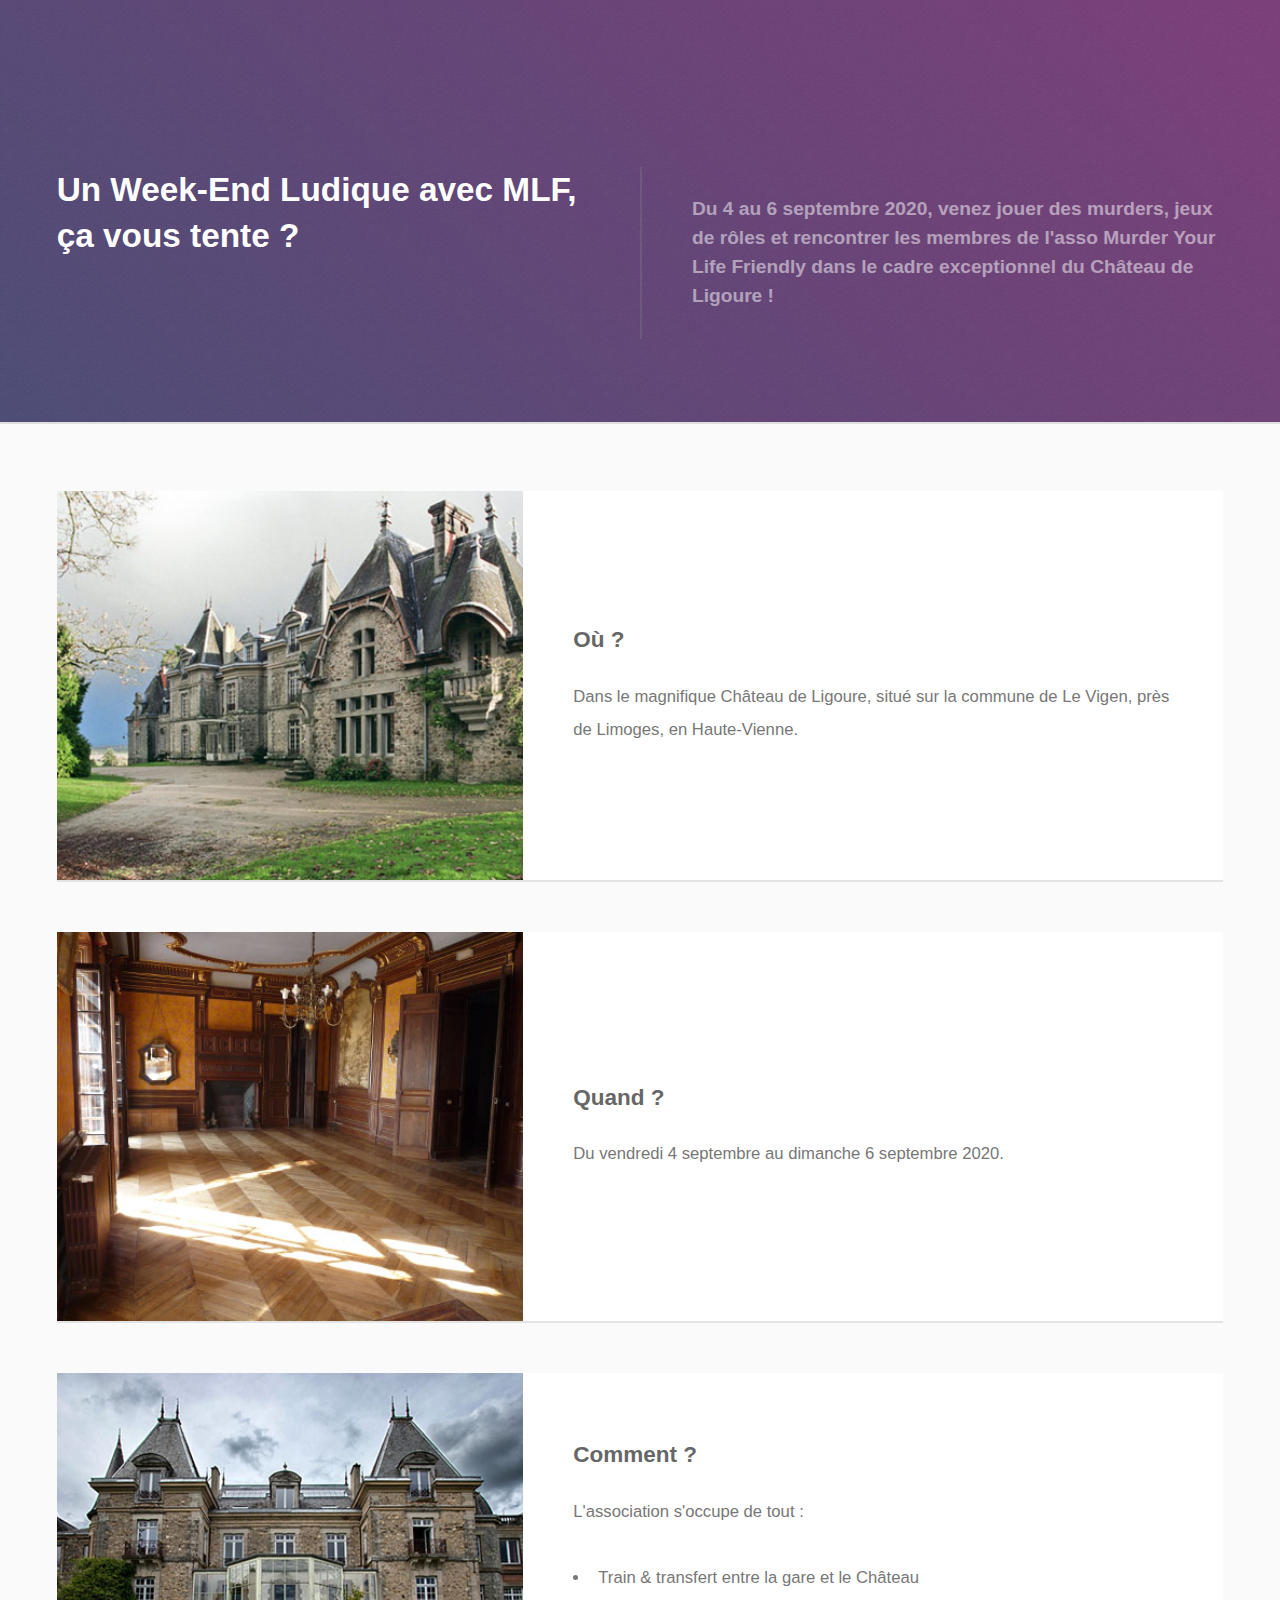
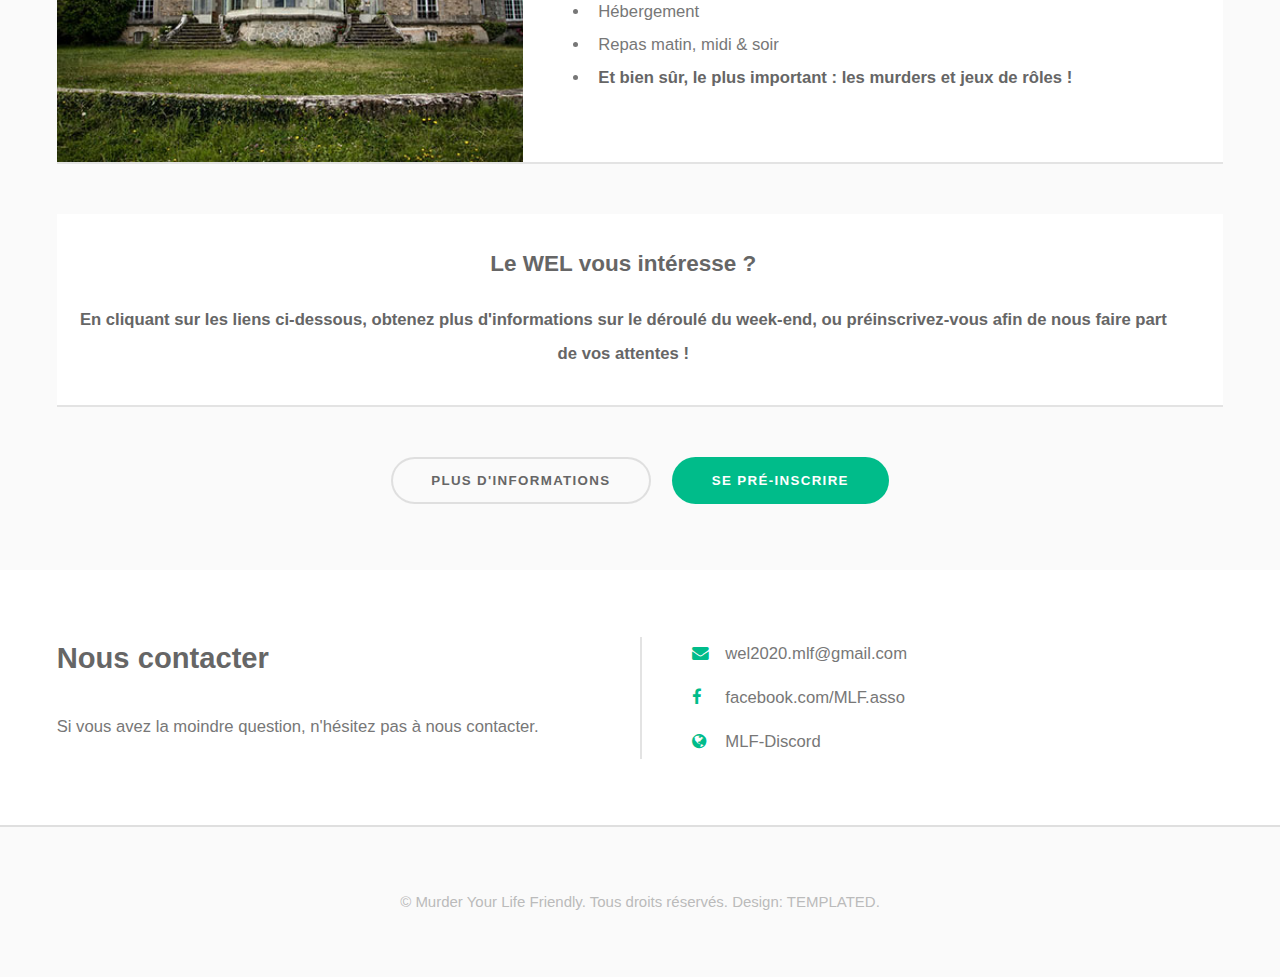
==== commit dcf86f42: "Image size in wrapper" ====
--- a/index.html
+++ b/index.html
@@ -14,7 +14,6 @@
 		<!--[if lte IE 9]><link rel="stylesheet" href="assets/css/ie9.css" /><![endif]-->
 	</head>
 	<body>
-
 		<!-- Banner -->
 			<section id="banner">
 				<div class="inner split">
@@ -68,14 +67,14 @@
 						<div class="contentfull">
 							<div align="center">
 								<h3>Le WEL vous intéresse ?</h3>
-								<p><strong>En cliquant sur les liens ci-dessous, obtenez plus d'informations sur le déroulé du week-end, ou répondez au sondage afin de nous faire part de vos attentes !</strong></p>
+								<p><strong>En cliquant sur les liens ci-dessous, obtenez plus d'informations sur le déroulé du week-end, ou préinscrivez-vous afin de nous faire part de vos attentes !</strong></p>
 							</div>
 						</div>
 					</div>
 							
 					<ul class="actions special">
 						<li><a href="infos.html" class="button alt">Plus d'informations</a></li>
-						<li><a href="https://forms.gle/CSYsAZrgHPZ6TgkC8" class="button special" target="_blank">Répondre au sondage</a></li>
+						<li><a href="https://forms.gle/CSYsAZrgHPZ6TgkC8" class="button special" target="_blank">Se pré-inscrire</a></li>
 					</ul>
 				</div>
 			</section>
--- a/assets/css/main.css
+++ b/assets/css/main.css
@@ -3166,12 +3166,38 @@
 				border-top-color: rgba(144, 144, 144, 0.25);
 			}
 
+		.wrapper.style2 .image.responsive
+		{
+			width: 100%;
+		}
+
+		.wrapper.style2 .image-big
+		{
+			width: 100%;
+		}
+
+		.wrapper.style2 .image-medium
+		{
+			width: 66%;
+		}
+
+		.wrapper.style2 .image-small
+		{
+			width: 33%;
+		}
+
 		@media screen and (max-width: 1366px) {
 
 			.wrapper {
 				padding: 4em 2.5em 2em 2.5em;
 			}
-
+		}
+
+		@media screen and (max-width: 1366px) {
+
+			.wrapper {
+				padding: 4em 2.5em 2em 2.5em;
+			}
 		}
 
 		@media screen and (max-width: 980px) {
@@ -3180,6 +3206,10 @@
 				padding: 4em 2em 2em 2em;
 			}
 
+			.wrapper.style2 .image-medium
+			{
+				width: 80%;
+			}
 		}
 
 		@media screen and (max-width: 736px) {
@@ -3188,6 +3218,15 @@
 				padding: 3em 2em 1em 2em;
 			}
 
+			.wrapper.style2 .image-medium
+			{
+				width: 100%;
+			}
+
+			.wrapper.style2 .image-small
+			{
+				width: 80%;
+			}
 		}
 
 		@media screen and (max-width: 480px) {
@@ -3196,6 +3235,30 @@
 				padding: 3em 2em 1em 2em;
 			}
 
+			.wrapper.style2 .image-medium
+			{
+				width: 100%;
+			}
+
+			.wrapper.style2 .image-small
+			{
+				width: 100%;
+			}
+		}
+
+		.map-responsive {
+			overflow:hidden;
+			padding : 4em 2.5em 20em 2.5em;
+			position:relative;
+			height:0;
+		}
+
+		.map-responsive iframe {
+			left:0;
+			top:0;
+			height:100%;
+			width:100%;
+			position:absolute;
 		}
 
 /* Banner */
@@ -3207,7 +3270,7 @@
 		background-image: url("images/overlay.png"), linear-gradient(45deg, #4A4771 0%, #7C3875 100%);
 		background-size: 100px 100px, cover;
 		color: rgba(255, 255, 255, 0.5);
-		padding: 14em 0 4em;
+		padding: 10em 0 4em;
 	}
 
 		#banner h2 {
@@ -3229,6 +3292,11 @@
 			margin-right: auto;
 			max-width: 70em;
 			width: 100%;
+		}
+
+		#banner .image img
+		{		
+			height: 5em;
 		}
 
 		@media screen and (max-width: 1366px) {
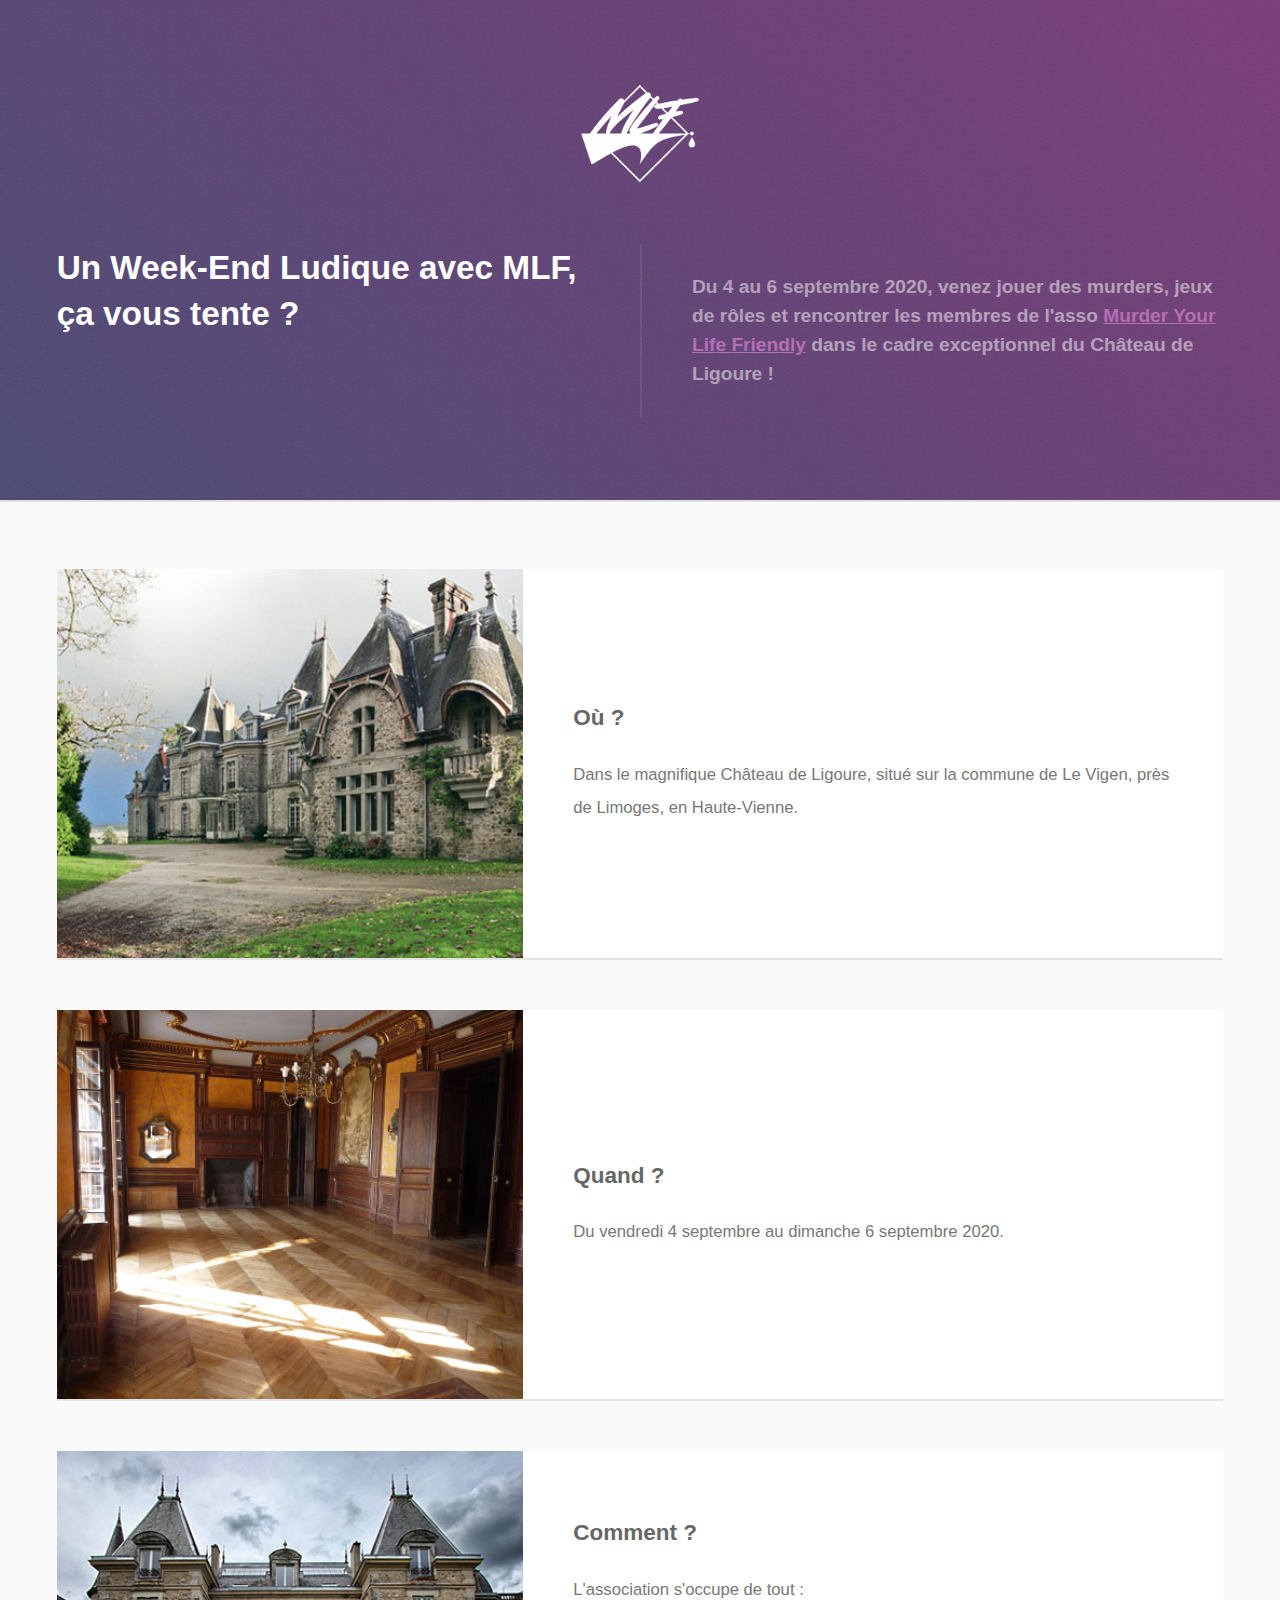
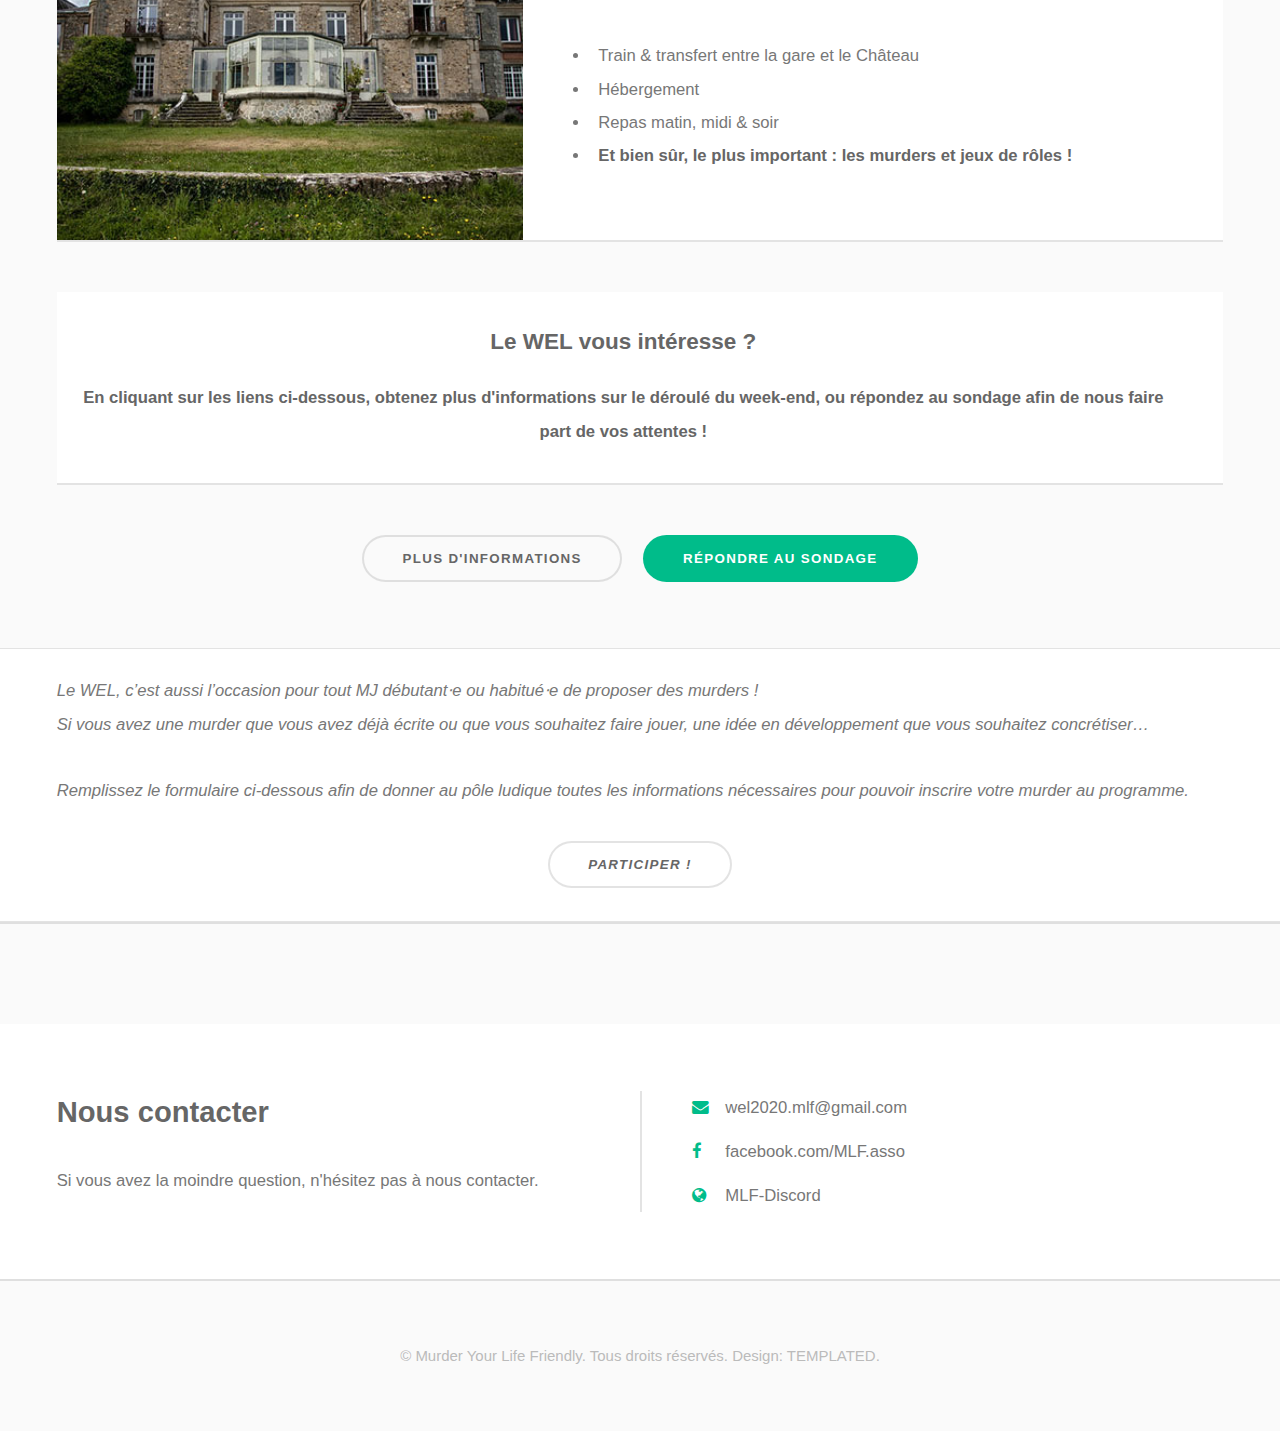
==== commit b0d9df93: "Adding participate section with link to form" ====
--- a/index.html
+++ b/index.html
@@ -14,15 +14,19 @@
 		<!--[if lte IE 9]><link rel="stylesheet" href="assets/css/ie9.css" /><![endif]-->
 	</head>
 	<body>
+
 		<!-- Banner -->
 			<section id="banner">
+					<div class="align-center">
+						<img src="images/MLF_blanc.png" alt="" class="logoMLF">
+					</div>
 				<div class="inner split">
 					<section>
 						<h2>Un Week-End Ludique avec MLF, ça vous tente ?</h2>
 					</section>
 					<section>
 						<p></p>
-						<p>Du 4 au 6 septembre 2020, venez jouer des murders, jeux de rôles et rencontrer les membres de l'asso Murder Your Life Friendly dans le cadre exceptionnel du Château de Ligoure !</p>
+						<p>Du 4 au 6 septembre 2020, venez jouer des murders, jeux de rôles et rencontrer les membres de l'asso <a href="https://mylf.fr/" target="_blank">Murder Your Life Friendly</a> dans le cadre exceptionnel du Château de Ligoure !</p>
 					</section>
 				</div>
 			</section>
@@ -67,17 +71,36 @@
 						<div class="contentfull">
 							<div align="center">
 								<h3>Le WEL vous intéresse ?</h3>
-								<p><strong>En cliquant sur les liens ci-dessous, obtenez plus d'informations sur le déroulé du week-end, ou préinscrivez-vous afin de nous faire part de vos attentes !</strong></p>
+								<p><strong>En cliquant sur les liens ci-dessous, obtenez plus d'informations sur le déroulé du week-end, ou répondez au sondage afin de nous faire part de vos attentes !</strong></p>
 							</div>
 						</div>
 					</div>
 							
 					<ul class="actions special">
 						<li><a href="infos.html" class="button alt">Plus d'informations</a></li>
-						<li><a href="https://forms.gle/CSYsAZrgHPZ6TgkC8" class="button special" target="_blank">Se pré-inscrire</a></li>
+						<li><a href="https://forms.gle/CSYsAZrgHPZ6TgkC8" class="button special" target="_blank">Répondre au sondage</a></li>
 					</ul>
 				</div>
 			</section>
+
+			<section class="wrapper alt small">
+					<div class="inner">
+						<section>
+							<p>
+								Le WEL, c’est aussi l’occasion pour tout MJ débutant⋅e ou habitué⋅e de proposer des murders ! 
+								<br>Si vous avez une murder que vous avez déjà écrite ou que vous souhaitez faire jouer, une idée en développement que vous souhaitez concrétiser… 
+							</p>
+							<p>
+							Remplissez le formulaire ci-dessous afin de donner au pôle ludique toutes les informations nécessaires pour pouvoir inscrire votre murder au programme.
+							</p>
+							<ul class="actions special">
+								<li><a href="https://forms.gle/1tHwo49GBKNFFgBWA" class="button alt" target="_blank">Participer !</a></li>
+							</ul>
+						</section>
+					</div>
+				</section>
+	
+				<section class="wrapper style2 alt"></section>
 
 		<!-- Contact -->
 			<section id="contact" class="wrapper">
--- a/assets/css/main.css
+++ b/assets/css/main.css
@@ -6,7 +6,7 @@
 	Released for free under the Creative Commons Attribution 3.0 license (templated.co/license)
 */
 
-/* Reset */
+/*#region Reset*/
 
 	html, body, div, span, applet, object, iframe, h1, h2, h3, h4, h5, h6, p, blockquote, pre, a, abbr, acronym, address, big, cite, code, del, dfn, em, img, ins, kbd, q, s, samp, small, strike, strong, sub, sup, tt, var, b, u, i, center, dl, dt, dd, ol, ul, li, fieldset, form, label, legend, table, caption, tbody, tfoot, thead, tr, th, td, article, aside, canvas, details, embed, figure, figcaption, footer, header, hgroup, menu, nav, output, ruby, section, summary, time, mark, audio, video {
 		margin: 0;
@@ -46,16 +46,18 @@
 	body {
 		-webkit-text-size-adjust: none;
 	}
-
-/* Box Model */
+/*#endregion*/
+
+/*#region Box Model */
 
 	*, *:before, *:after {
 		-moz-box-sizing: border-box;
 		-webkit-box-sizing: border-box;
 		box-sizing: border-box;
 	}
-
-/* Grid */
+/*#endregion*/
+
+/*#region Grid */
 
 	.row {
 		border-bottom: solid 1px transparent;
@@ -1388,7 +1390,9 @@
 
 	}
 
-/* Basic */
+/*#endregion*/
+
+/*#region Basic */
 
 	@-ms-viewport {
 		width: device-width;
@@ -1420,8 +1424,9 @@
 			-ms-transition: none !important;
 			transition: none !important;
 		}
-
-/* Type */
+/*#endregion*/
+
+/*#region Type */
 
 	body {
 		background-color: #fff;
@@ -1484,7 +1489,7 @@
 	}
 
 		a:hover {
-			color: #00BC8A !important;
+			color: rgb(78, 39, 84) !important;
 			text-decoration: none;
 		}
 
@@ -1600,7 +1605,7 @@
 	}
 
 	a {
-		color: #00BC8A;
+		color:#b56fb3;
 	}
 
 	strong, b {
@@ -1624,7 +1629,9 @@
 		border-bottom-color: rgba(144, 144, 144, 0.25);
 	}
 
-/* Box */
+/*#endregion*/
+
+/*#region Box */
 
 	.box {
 		border-radius: 0;
@@ -1649,7 +1656,9 @@
 		border-color: rgba(144, 144, 144, 0.25);
 	}
 
-/* Button */
+/*#endregion*/
+
+/*#region Button */
 
 	input[type="submit"],
 	input[type="reset"],
@@ -1834,7 +1843,9 @@
 				background-color: #00a377;
 			}
 
-/* Form */
+/*#endregion*/
+
+/*#region Form */
 
 	form {
 		margin: 0 0 2em 0;
@@ -2080,7 +2091,9 @@
 		background-color: transparent;
 	}
 
-/* Icon */
+	/*#endregion*/
+
+/*#region Icon */
 
 	.icon {
 		text-decoration: none;
@@ -2101,7 +2114,9 @@
 			display: none;
 		}
 
-/* Image */
+/*#endregion*/
+
+/*#region Image */
 
 	.image {
 		border-radius: 0;
@@ -2155,7 +2170,9 @@
 				width: 100%;
 			}
 
-/* List */
+/*#endregion*/
+
+/*#region List */
 
 	ol {
 		list-style: decimal;
@@ -2438,7 +2455,9 @@
 		color: #bbb;
 	}
 
-/* Table */
+/*#endregion*/
+
+/*#region Table */
 
 	.table-wrapper {
 		-webkit-overflow-scrolling: touch;
@@ -2525,7 +2544,9 @@
 		border-color: rgba(144, 144, 144, 0.25);
 	}
 
-/* Split */
+/*#endregion*/
+
+/*#region Split */
 
 	.split {
 		display: -moz-flex;
@@ -2596,7 +2617,9 @@
 		border-left-color: rgba(144, 144, 144, 0.25);
 	}
 
-/* Spotlight */
+/*#endregion*/
+
+/*#region Spotlight */
 
 	.spotlight {
 		display: -moz-flex;
@@ -2673,7 +2696,9 @@
 		border-bottom-color: rgba(144, 144, 144, 0.25);
 	}
 
-/* Wrapper */
+/*#endregion*/
+
+/*#region Wrapper */
 
 	.wrapper {
 		padding: 5em 0 3em 0;
@@ -2690,6 +2715,16 @@
 		.wrapper.alt {
 			border-top: solid 2px;
 			border-top-color: rgba(144, 144, 144, 0.25);
+		}
+
+		.wrapper.small {
+			border-top: solid 1px;
+			border-top-color: rgba(144, 144, 144, 0.25);
+			border-bottom: solid 1px;
+			border-bottom-color: rgba(144, 144, 144, 0.25);
+			padding-top : 1.5em;
+			padding-bottom: 0;
+			font-style: italic;
 		}
 
 		.wrapper.style1 {
@@ -2939,7 +2974,7 @@
 			}
 
 			.wrapper.style2 a {
-				color: #00BC8A;
+				color: #b56fb3;
 			}
 
 			.wrapper.style2 strong, .wrapper.style2 b {
@@ -3261,7 +3296,9 @@
 			position:absolute;
 		}
 
-/* Banner */
+/*#endregion*/
+
+/*#region Banner */
 
 	#banner {
 		background-image: url("images/overlay.png"), -moz-linear-gradient(45deg, #4A4771 0%, #7C3875 100%);
@@ -3270,7 +3307,7 @@
 		background-image: url("images/overlay.png"), linear-gradient(45deg, #4A4771 0%, #7C3875 100%);
 		background-size: 100px 100px, cover;
 		color: rgba(255, 255, 255, 0.5);
-		padding: 10em 0 4em;
+		padding: 4em 0 4em;
 	}
 
 		#banner h2 {
@@ -3299,10 +3336,16 @@
 			height: 5em;
 		}
 
+		#banner .logoMLF
+		{
+			padding-bottom: 2em;
+			height: 10em;
+		}
+
 		@media screen and (max-width: 1366px) {
 
 			#banner {
-				padding: 10em 2.5em 3em;
+				padding: 4em 2.5em 3em;
 			}
 
 				#banner h2 {
@@ -3314,7 +3357,7 @@
 		@media screen and (max-width: 980px) {
 
 			#banner {
-				padding: 10em 2em 2em;
+				padding: 4em 2em 2em;
 			}
 
 		}
@@ -3322,7 +3365,7 @@
 		@media screen and (max-width: 736px) {
 
 			#banner {
-				padding: 8em 2em 2em;
+				padding: 4em 2em 2em;
 			}
 
 				#banner h2 {
@@ -3338,12 +3381,14 @@
 		@media screen and (max-width: 480px) {
 
 			#banner {
-				padding: 8em 2em 2em;
-			}
-
-		}
-
-/* Banner small*/
+				padding: 4em 2em 2em;
+			}
+
+		}
+
+/*#endregion*/
+
+/*#region Banner small*/
 
 #banner_small {
 	background-image: url("images/overlay.png"), -moz-linear-gradient(45deg, #4A4771 0%, #7C3875 100%);
@@ -3357,7 +3402,7 @@
 
 	#banner_small h2 {
 		font-size: 2.5em;
-		line-height: 1.4;
+		line-height: 1.5em;
 		margin-bottom: 0;
 		color: #fff;
 	}
@@ -3434,7 +3479,9 @@
 
 		}
 
-/* Footer */
+/*#endregion*/
+
+/*#region Footer */
 
 	#footer {
 		background-color: #fafafa;
@@ -3493,4 +3540,6 @@
 				padding: 2em 1em;
 			}
 
-		}+		}
+
+		/*#endregion*/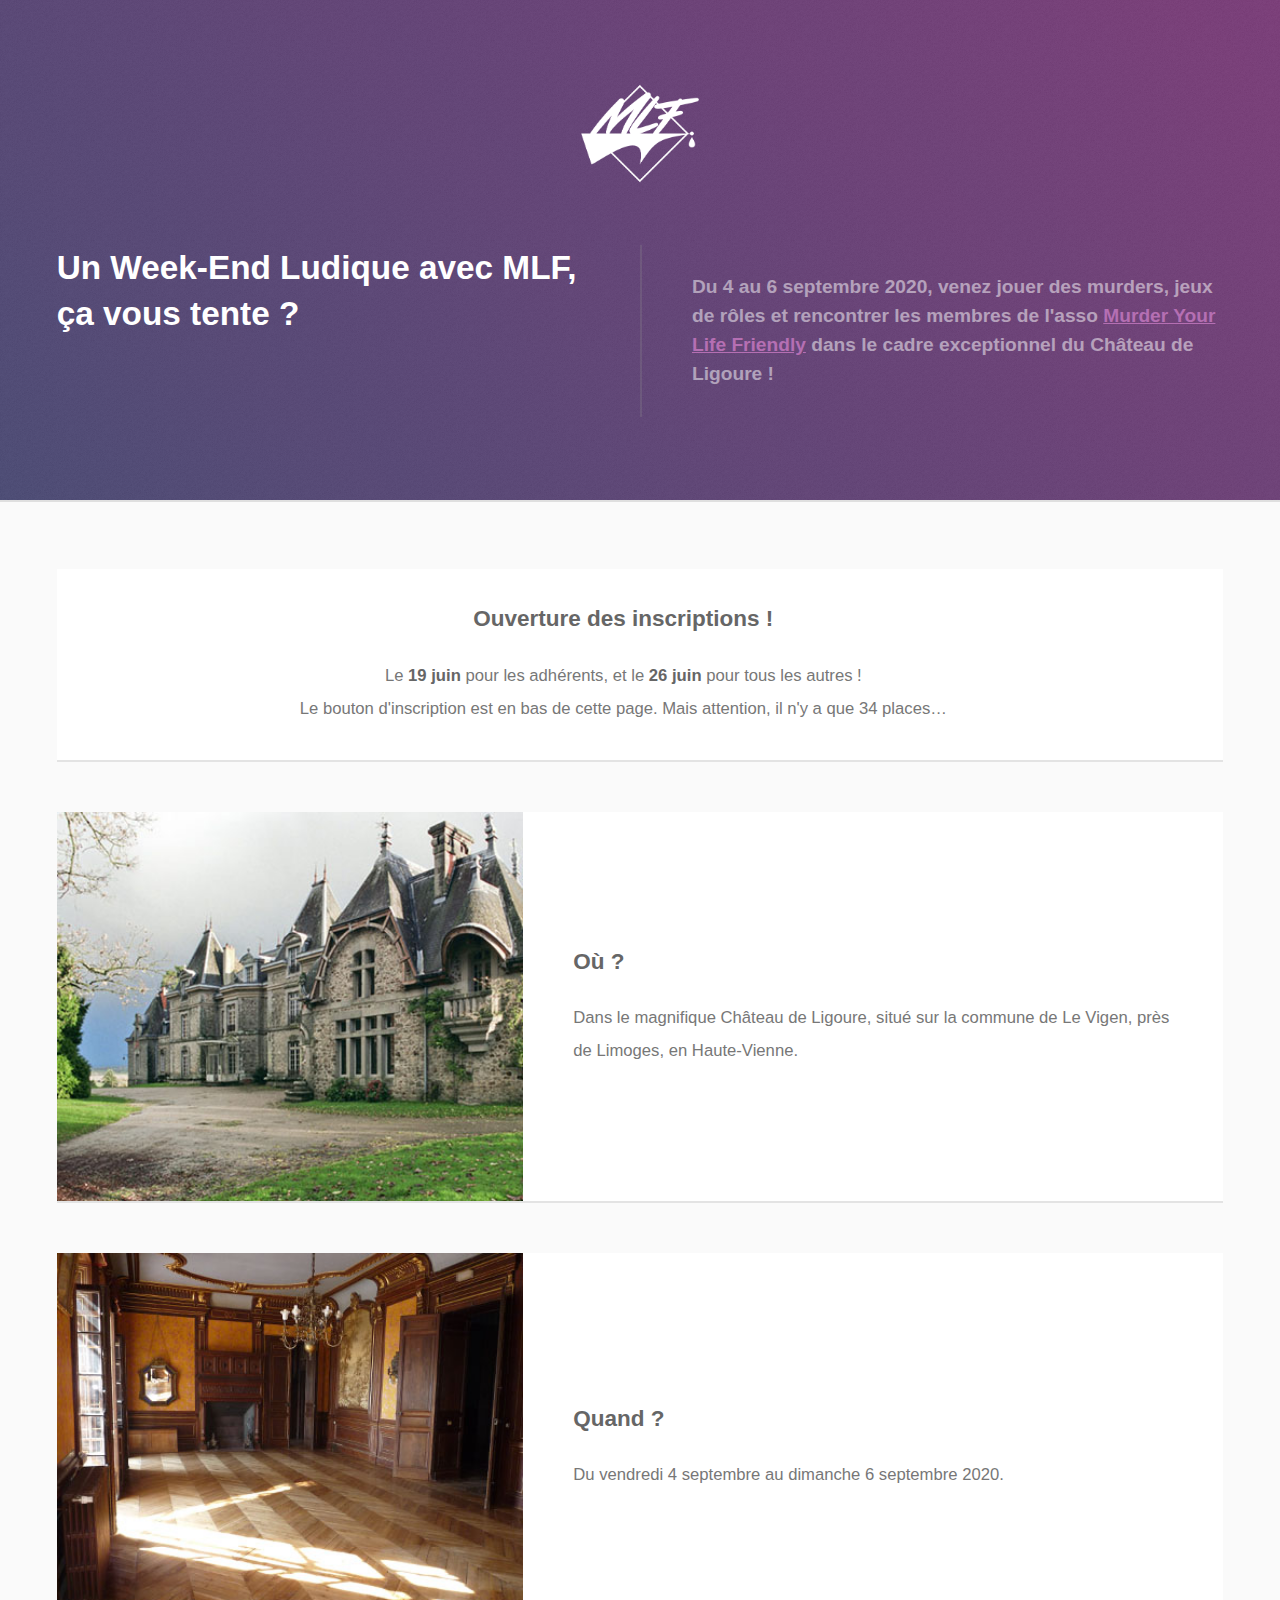
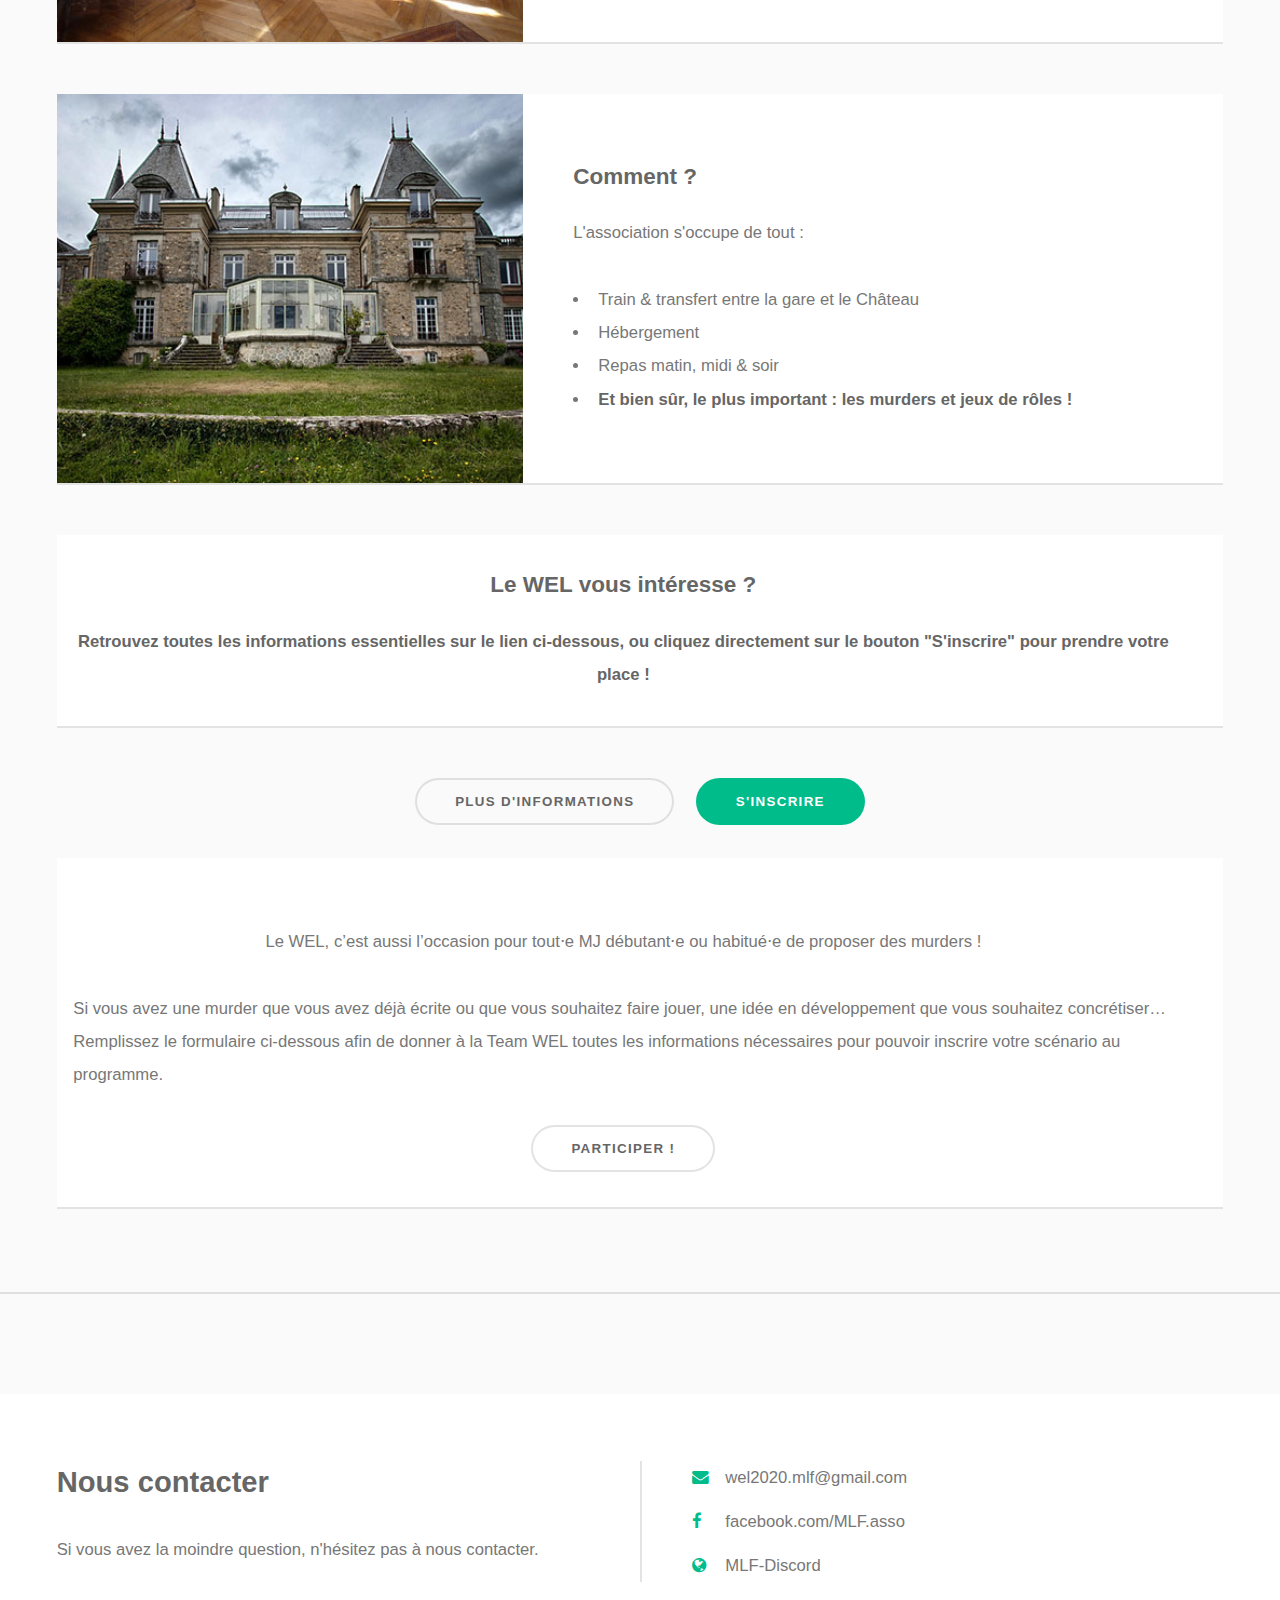
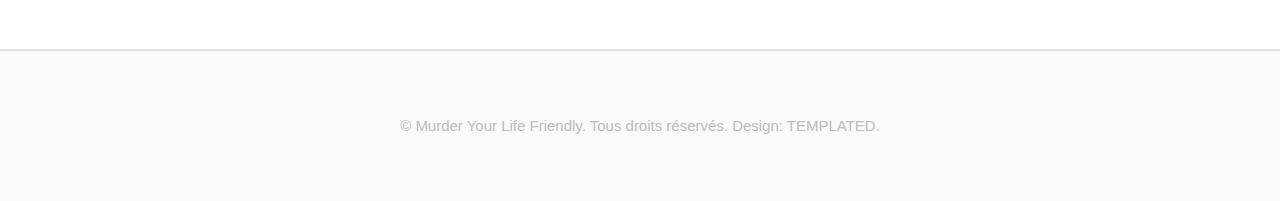
==== commit 0986de82: "Update index.html" ====
--- a/index.html
+++ b/index.html
@@ -35,6 +35,19 @@
 			<section id="one" class="wrapper style2 alt">
 				<div class="inner">
 					<div class="spotlight">
+						<div class="contentfull">
+							<div align="center">
+								<h3>Ouverture des inscriptions !</h3>
+								<p>
+									Le <strong>19 juin</strong> pour les adhérents, et le <strong>26 juin</strong> pour tous les autres !
+									<br>Le bouton d'inscription est en bas de cette page. Mais attention, il n'y a que 34 places…
+								</p>
+							</div>
+						</div>
+					</div>
+		
+
+					<div class="spotlight">
 						<div class="image">
 							<img src="images/pic02.jpg" alt="" />
 						</div>
@@ -71,36 +84,35 @@
 						<div class="contentfull">
 							<div align="center">
 								<h3>Le WEL vous intéresse ?</h3>
-								<p><strong>En cliquant sur les liens ci-dessous, obtenez plus d'informations sur le déroulé du week-end, ou répondez au sondage afin de nous faire part de vos attentes !</strong></p>
+								<p><strong>Retrouvez toutes les informations essentielles sur le lien ci-dessous, ou cliquez directement sur le bouton "S'inscrire" pour prendre votre place !</strong></p>
 							</div>
 						</div>
 					</div>
 							
 					<ul class="actions special">
 						<li><a href="infos.html" class="button alt">Plus d'informations</a></li>
-						<li><a href="https://forms.gle/CSYsAZrgHPZ6TgkC8" class="button special" target="_blank">Répondre au sondage</a></li>
+						<li><a href="https://business.linkedin.com/content/dam/business/talent-solutions/global/en_us/blog/2017/04/be-patient-when-hiring.jpg" class="button special" target="_blank">S'inscrire</a></li>
 					</ul>
-				</div>
-			</section>
+				
 
-			<section class="wrapper alt small">
-					<div class="inner">
-						<section>
+					<div class="spotlight">
+						<div class="contentfull">
 							<p>
-								Le WEL, c’est aussi l’occasion pour tout MJ débutant⋅e ou habitué⋅e de proposer des murders ! 
+							<div align="center">Le WEL, c’est aussi l’occasion pour tout⋅e MJ débutant⋅e ou habitué⋅e de proposer des murders !</div>
 								<br>Si vous avez une murder que vous avez déjà écrite ou que vous souhaitez faire jouer, une idée en développement que vous souhaitez concrétiser… 
-							</p>
-							<p>
-							Remplissez le formulaire ci-dessous afin de donner au pôle ludique toutes les informations nécessaires pour pouvoir inscrire votre murder au programme.
+								<br>Remplissez le formulaire ci-dessous afin de donner à la Team WEL toutes les informations nécessaires pour pouvoir inscrire votre scénario au programme.
 							</p>
 							<ul class="actions special">
 								<li><a href="https://forms.gle/1tHwo49GBKNFFgBWA" class="button alt" target="_blank">Participer !</a></li>
 							</ul>
 						</section>
 					</div>
-				</section>
+				
+		
+				</div>
+			</section>
 	
-				<section class="wrapper style2 alt"></section>
+			<section class="wrapper style2 alt"></section>
 
 		<!-- Contact -->
 			<section id="contact" class="wrapper">
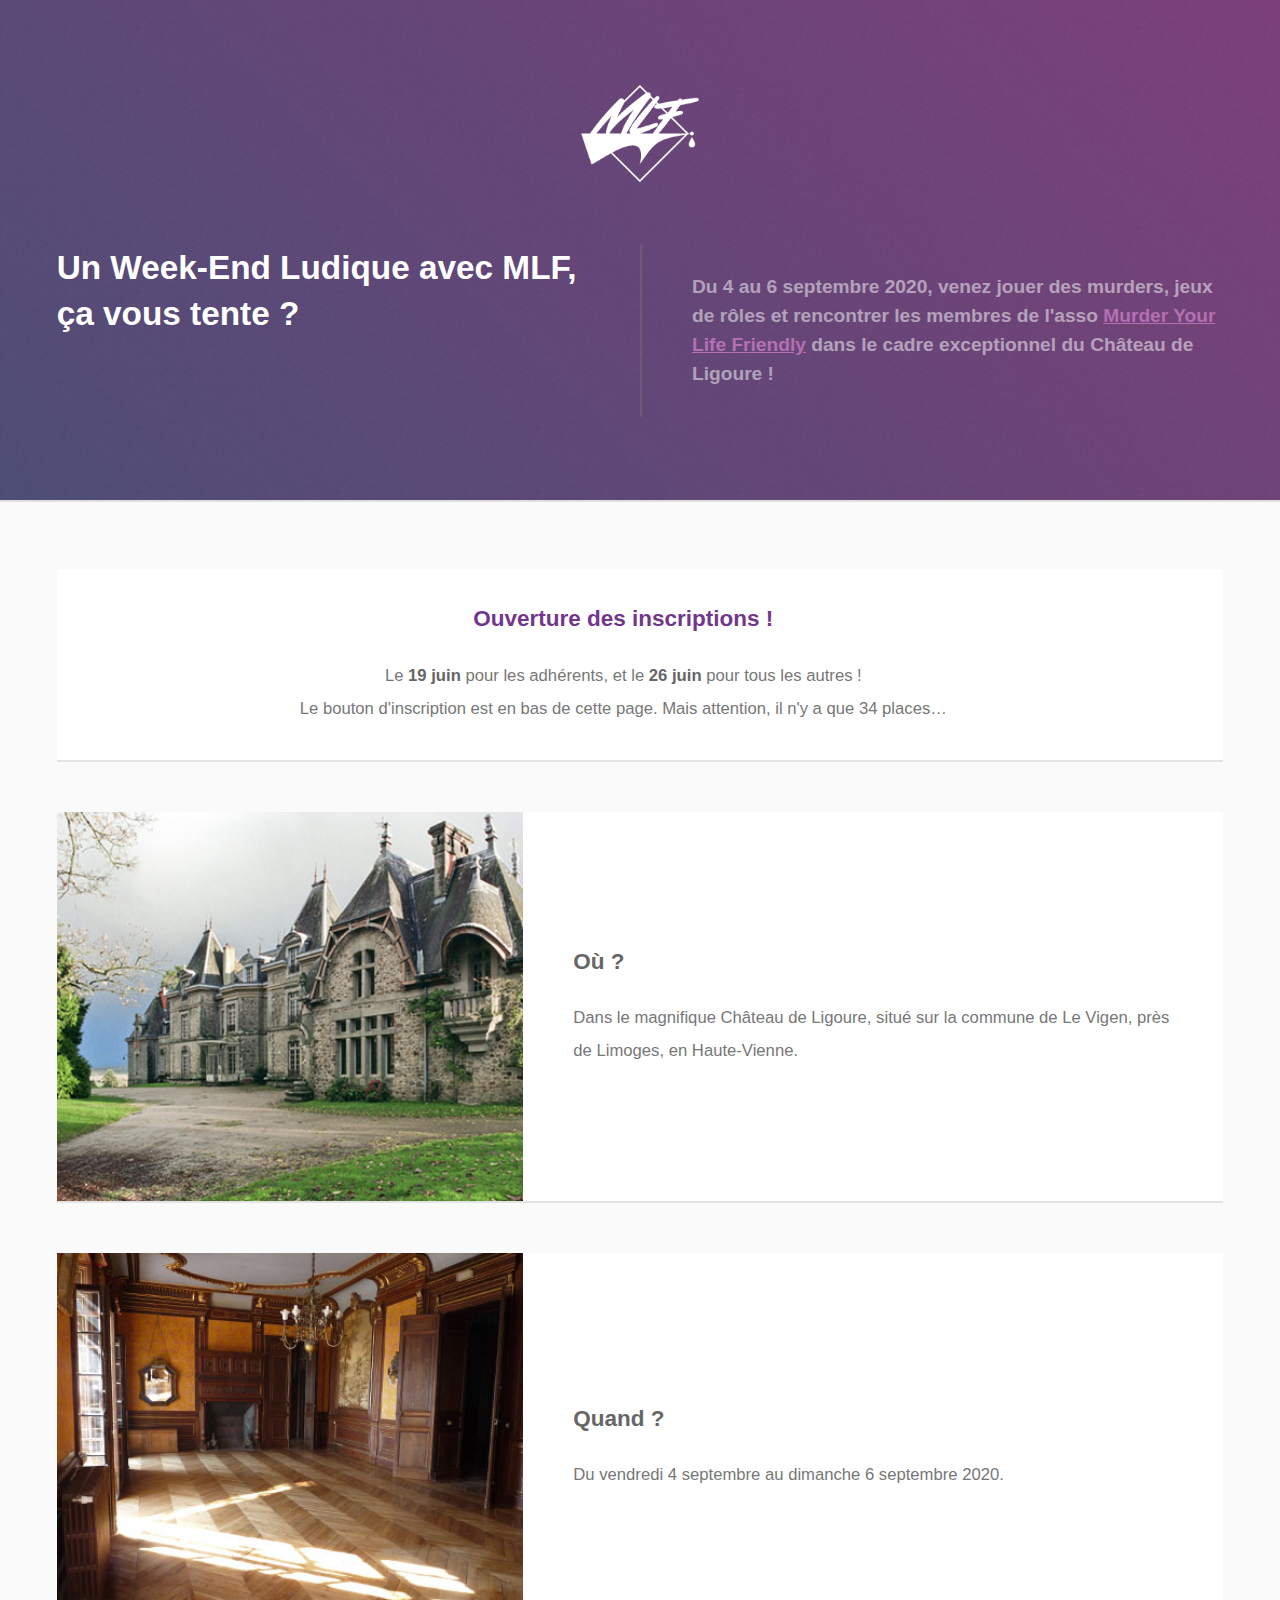
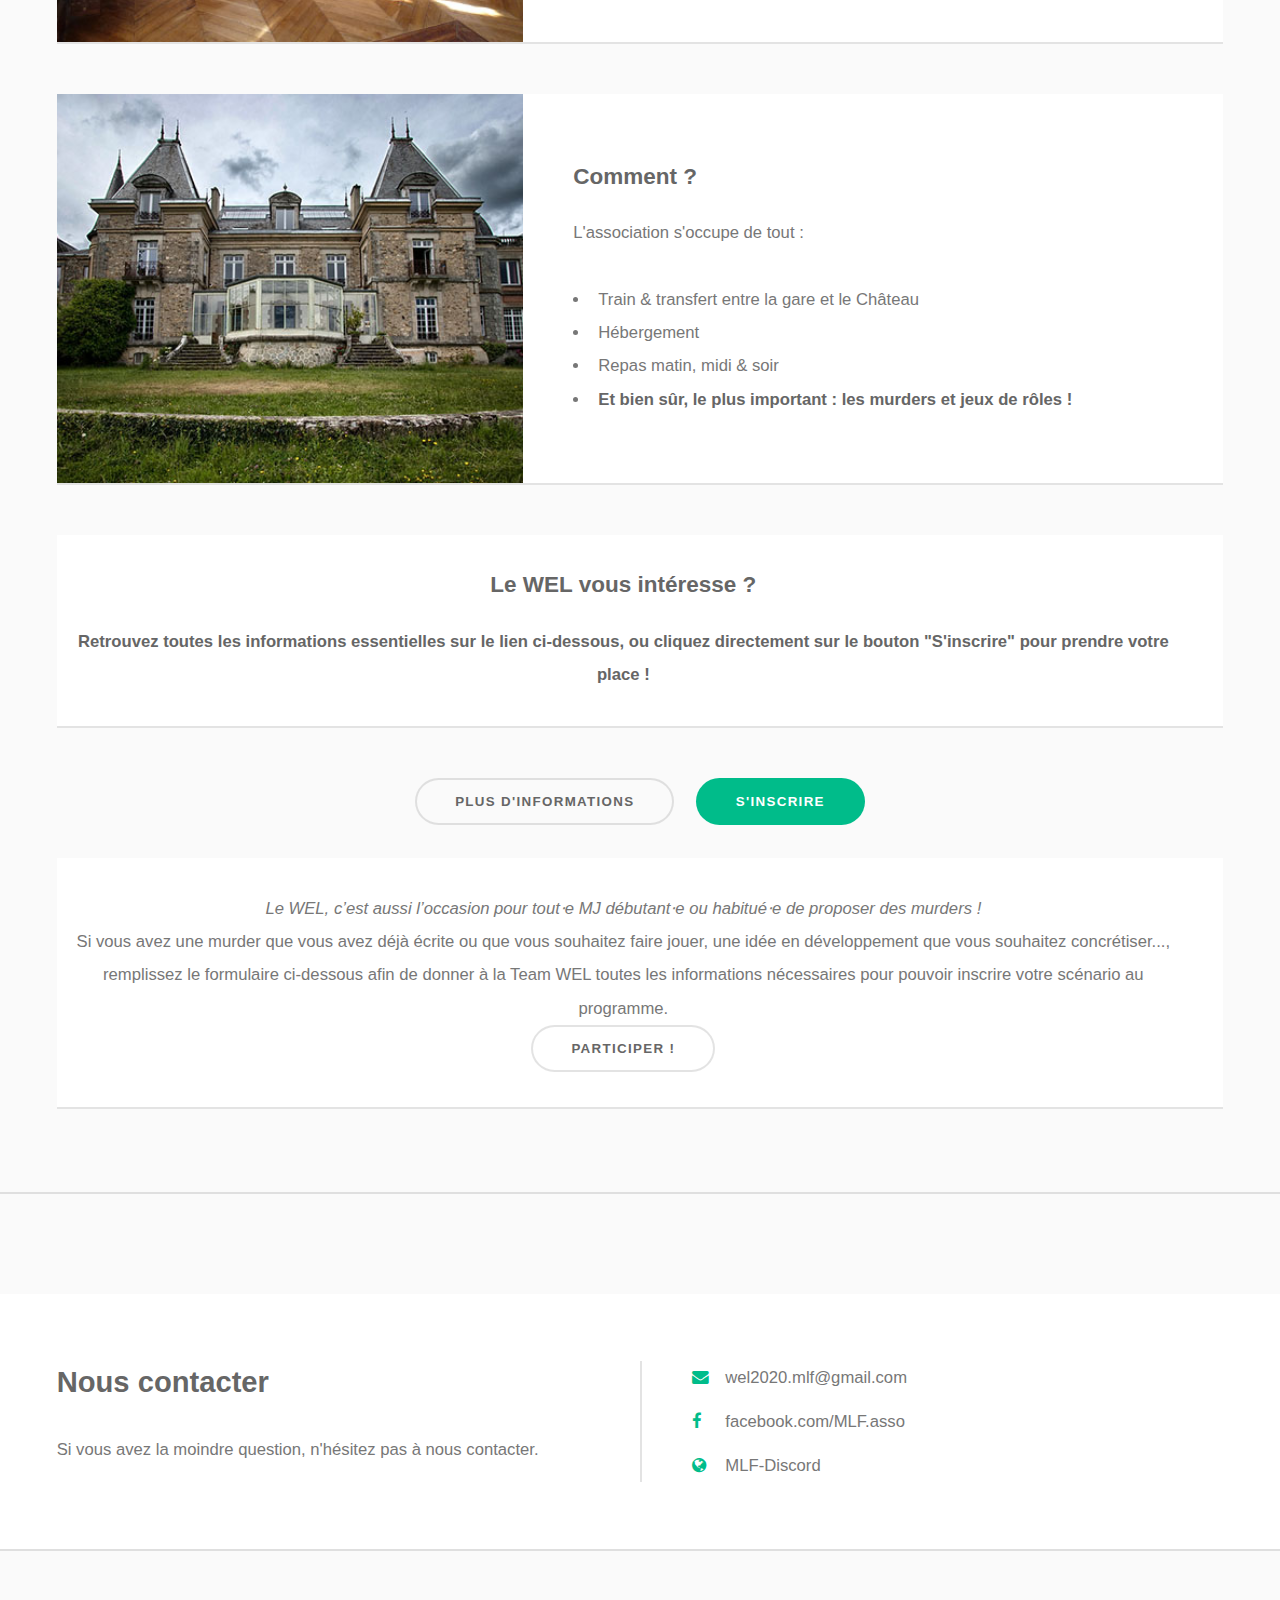
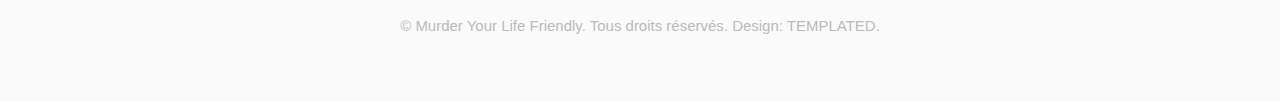
==== commit f6bd5a59: "Update index.html" ====
--- a/index.html
+++ b/index.html
@@ -37,7 +37,7 @@
 					<div class="spotlight">
 						<div class="contentfull">
 							<div align="center">
-								<h3>Ouverture des inscriptions !</h3>
+								<h3 style="color:rgb(114,55,140);">Ouverture des inscriptions !</h3>
 								<p>
 									Le <strong>19 juin</strong> pour les adhérents, et le <strong>26 juin</strong> pour tous les autres !
 									<br>Le bouton d'inscription est en bas de cette page. Mais attention, il n'y a que 34 places…
@@ -97,11 +97,10 @@
 
 					<div class="spotlight">
 						<div class="contentfull">
-							<p>
-							<div align="center">Le WEL, c’est aussi l’occasion pour tout⋅e MJ débutant⋅e ou habitué⋅e de proposer des murders !</div>
-								<br>Si vous avez une murder que vous avez déjà écrite ou que vous souhaitez faire jouer, une idée en développement que vous souhaitez concrétiser… 
-								<br>Remplissez le formulaire ci-dessous afin de donner à la Team WEL toutes les informations nécessaires pour pouvoir inscrire votre scénario au programme.
-							</p>
+							<div align="center">
+								<em>Le WEL, c’est aussi l’occasion pour tout⋅e MJ débutant⋅e ou habitué⋅e de proposer des murders !</em>
+								<br>Si vous avez une murder que vous avez déjà écrite ou que vous souhaitez faire jouer, une idée en développement que vous souhaitez concrétiser..., remplissez le formulaire ci-dessous afin de donner à la Team WEL toutes les informations nécessaires pour pouvoir inscrire votre scénario au programme.
+							</div>
 							<ul class="actions special">
 								<li><a href="https://forms.gle/1tHwo49GBKNFFgBWA" class="button alt" target="_blank">Participer !</a></li>
 							</ul>
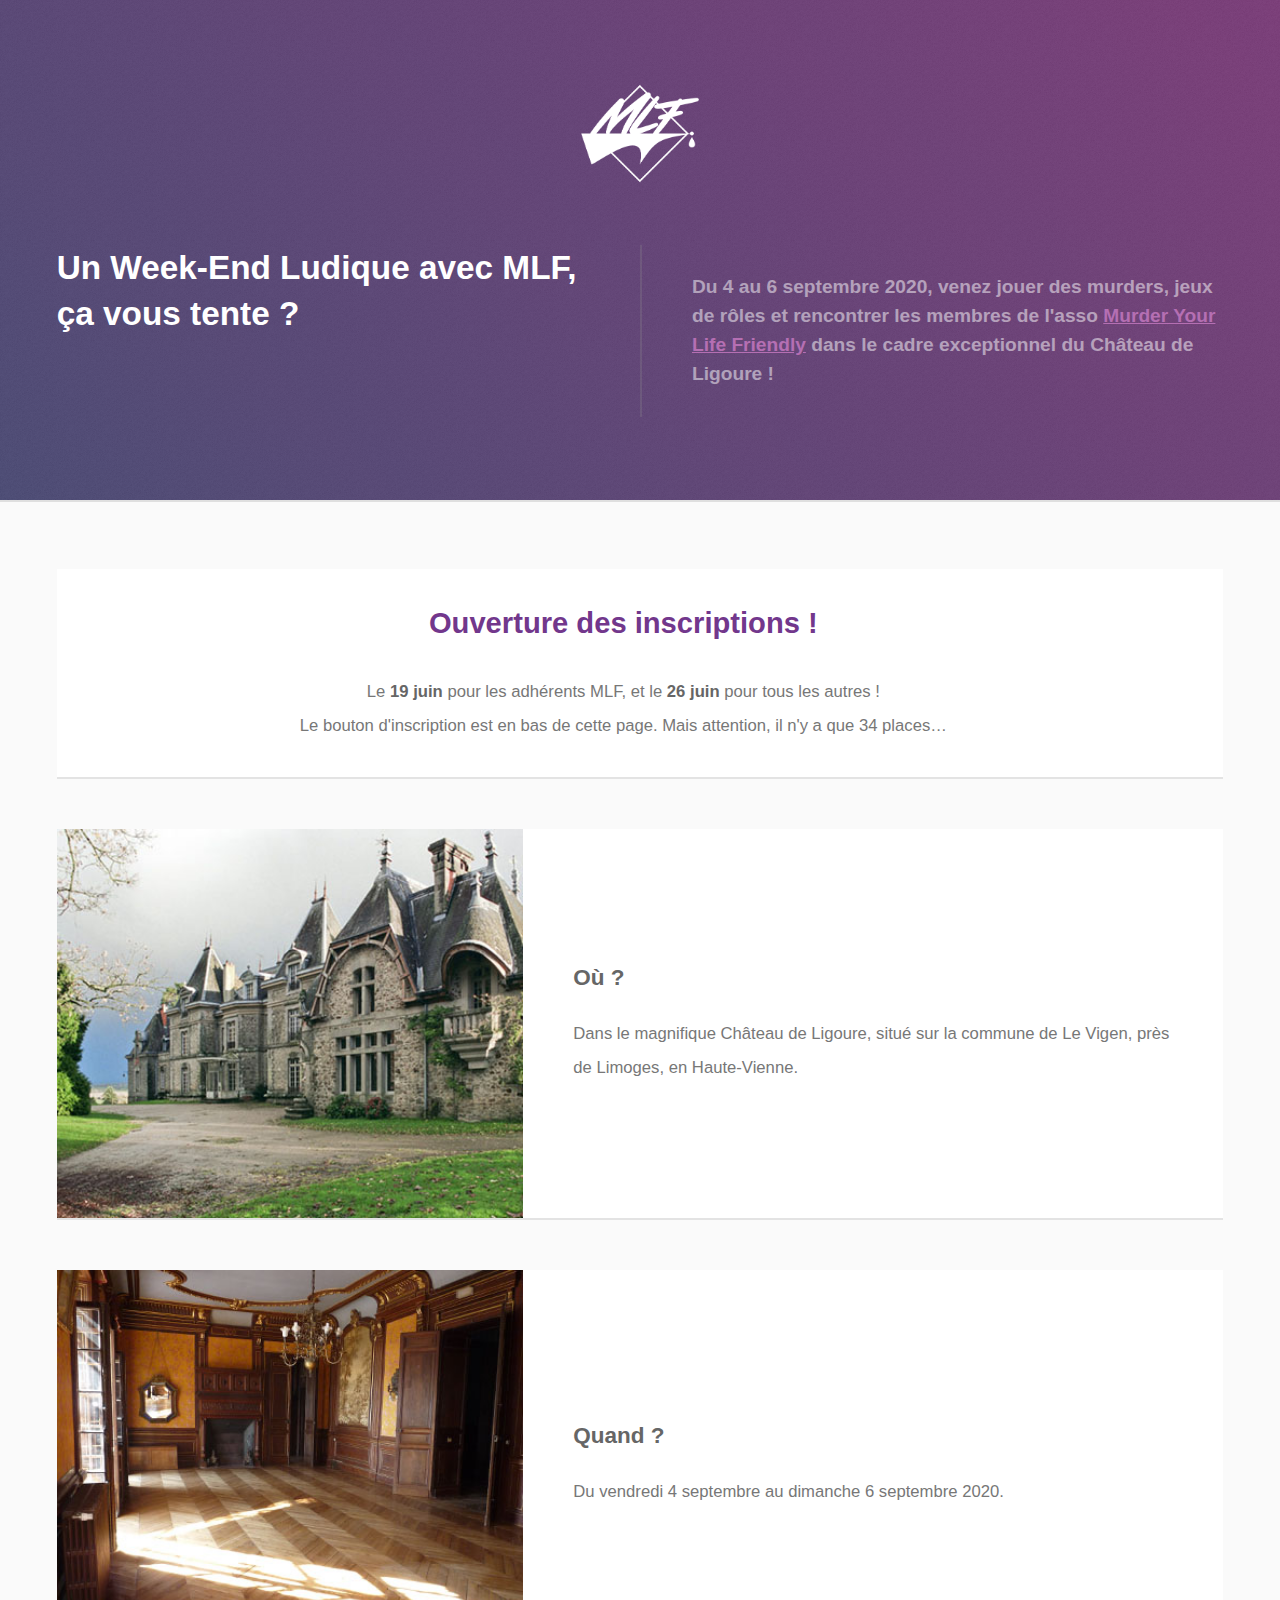
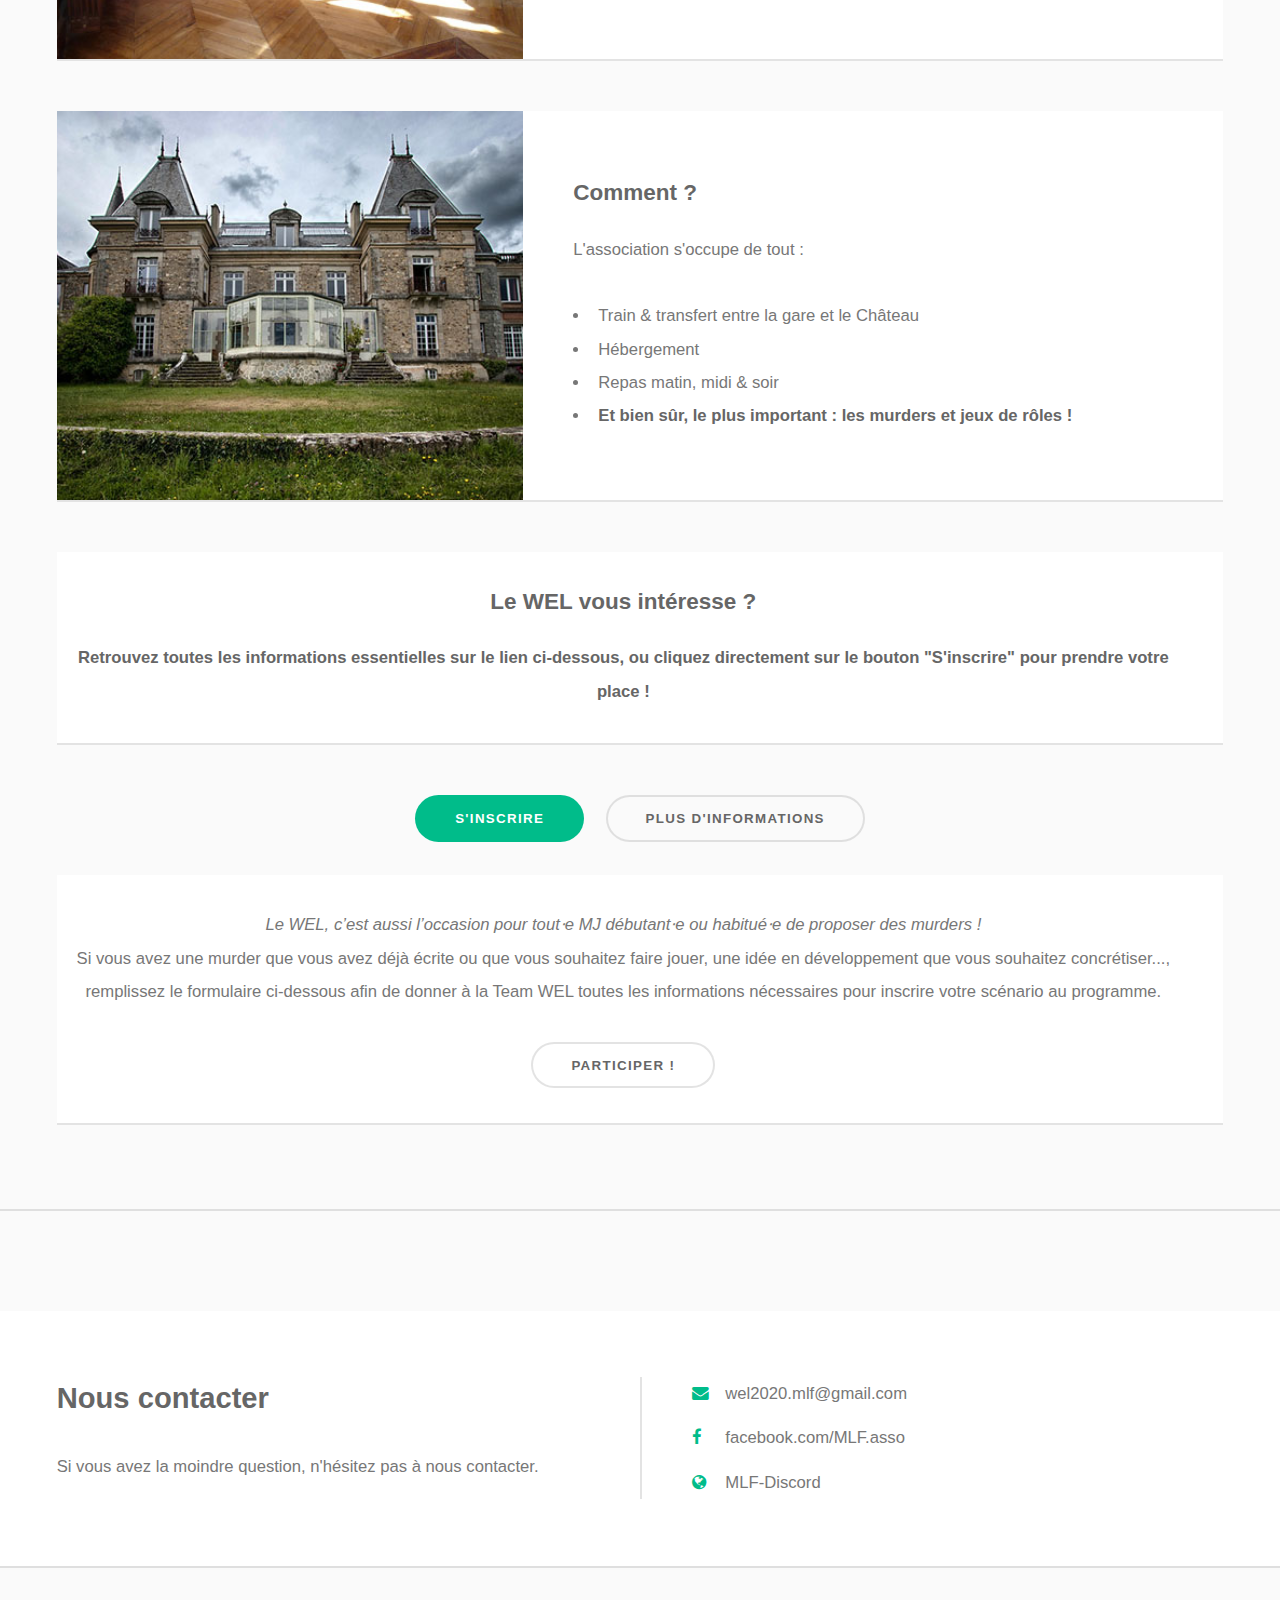
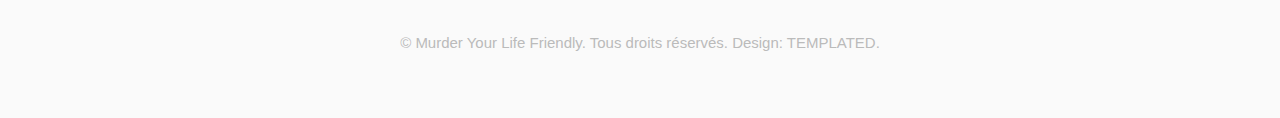
==== commit 31d0163b: "Update index.html" ====
--- a/index.html
+++ b/index.html
@@ -37,9 +37,9 @@
 					<div class="spotlight">
 						<div class="contentfull">
 							<div align="center">
-								<h3 style="color:rgb(114,55,140);">Ouverture des inscriptions !</h3>
+								<h2 style="color:rgb(114,55,140);">Ouverture des inscriptions !</h3>
 								<p>
-									Le <strong>19 juin</strong> pour les adhérents, et le <strong>26 juin</strong> pour tous les autres !
+									Le <strong>19 juin</strong> pour les adhérents MLF, et le <strong>26 juin</strong> pour tous les autres !
 									<br>Le bouton d'inscription est en bas de cette page. Mais attention, il n'y a que 34 places…
 								</p>
 							</div>
@@ -90,16 +90,18 @@
 					</div>
 							
 					<ul class="actions special">
+						<li><a href="https://business.linkedin.com/content/dam/business/talent-solutions/global/en_us/blog/2017/04/be-patient-when-hiring.jpg" class="button special" target="_blank">S'inscrire</a></li>
 						<li><a href="infos.html" class="button alt">Plus d'informations</a></li>
-						<li><a href="https://business.linkedin.com/content/dam/business/talent-solutions/global/en_us/blog/2017/04/be-patient-when-hiring.jpg" class="button special" target="_blank">S'inscrire</a></li>
 					</ul>
-				
+					
+					<p></p>
 
 					<div class="spotlight">
 						<div class="contentfull">
 							<div align="center">
 								<em>Le WEL, c’est aussi l’occasion pour tout⋅e MJ débutant⋅e ou habitué⋅e de proposer des murders !</em>
-								<br>Si vous avez une murder que vous avez déjà écrite ou que vous souhaitez faire jouer, une idée en développement que vous souhaitez concrétiser..., remplissez le formulaire ci-dessous afin de donner à la Team WEL toutes les informations nécessaires pour pouvoir inscrire votre scénario au programme.
+								<br>Si vous avez une murder que vous avez déjà écrite ou que vous souhaitez faire jouer, une idée en développement que vous souhaitez concrétiser..., remplissez le formulaire ci-dessous afin de donner à la Team WEL toutes les informations nécessaires pour inscrire votre scénario au programme.
+								<p></p>
 							</div>
 							<ul class="actions special">
 								<li><a href="https://forms.gle/1tHwo49GBKNFFgBWA" class="button alt" target="_blank">Participer !</a></li>
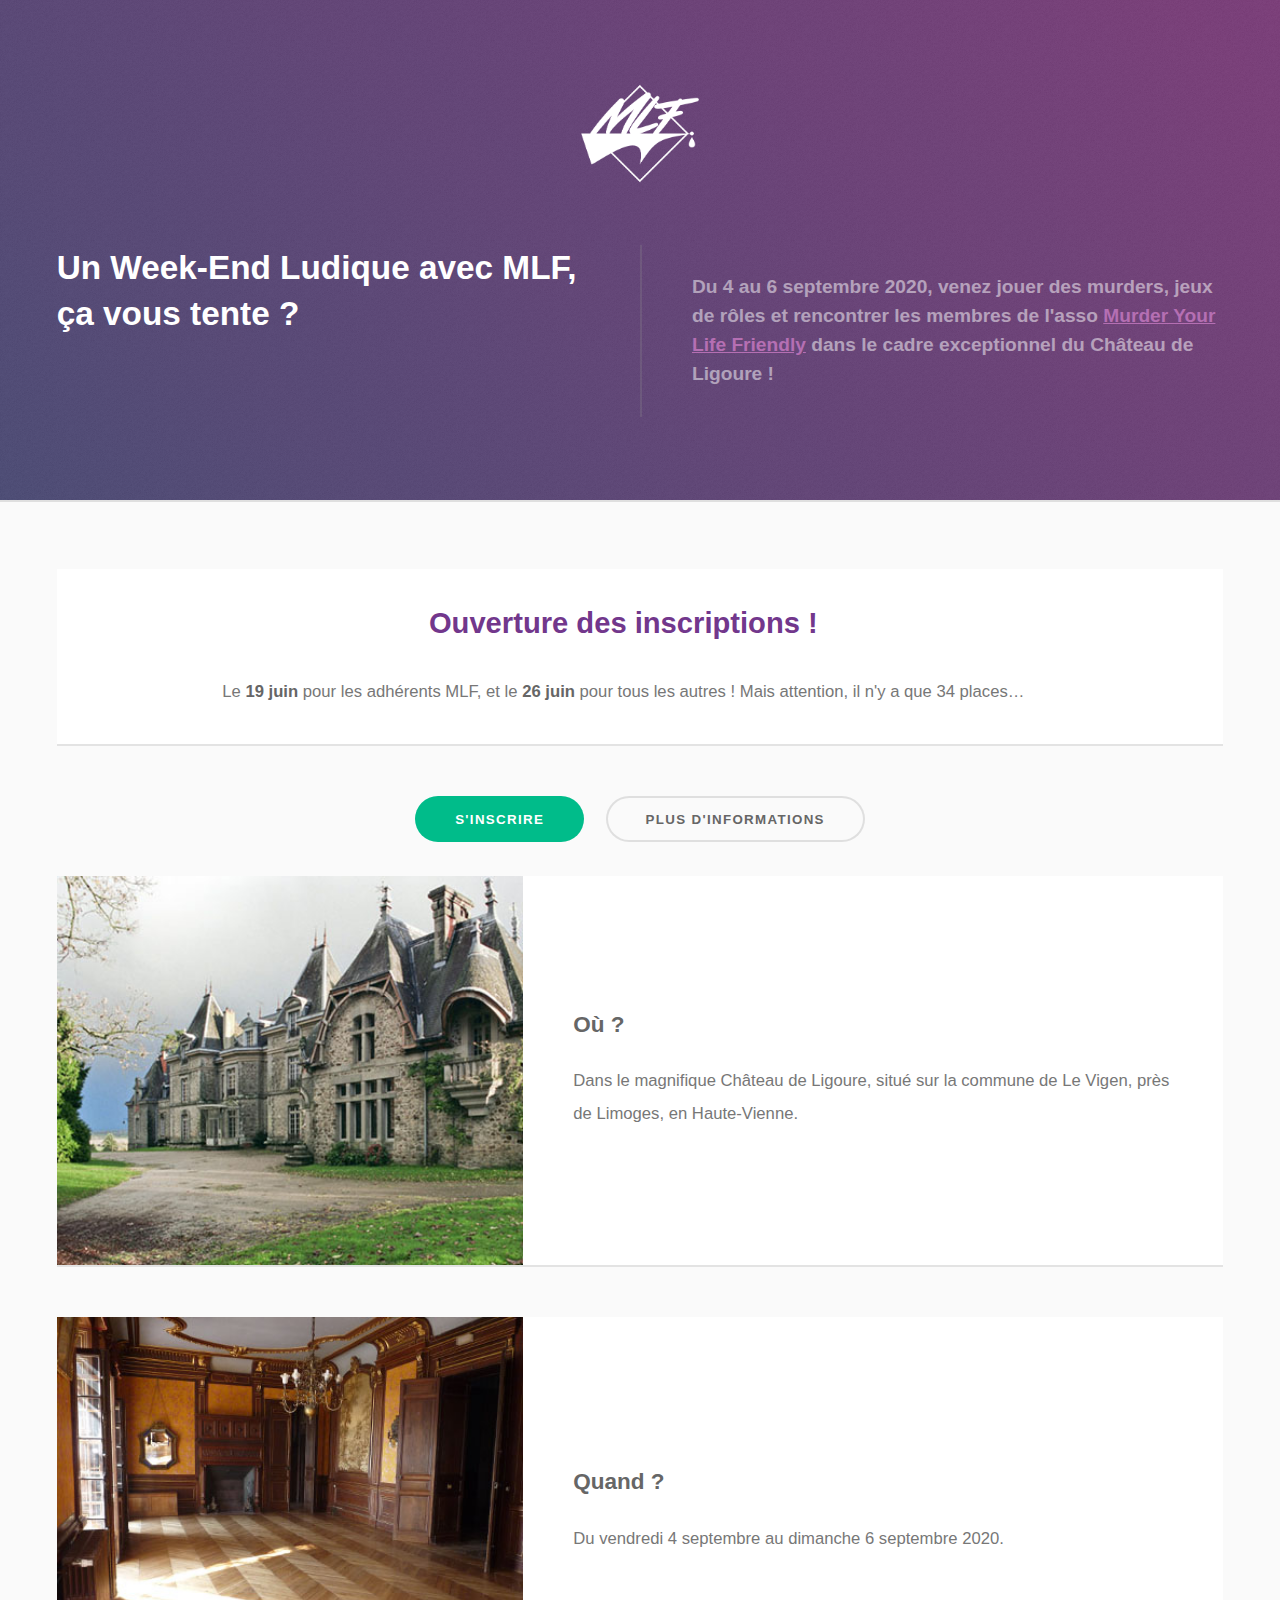
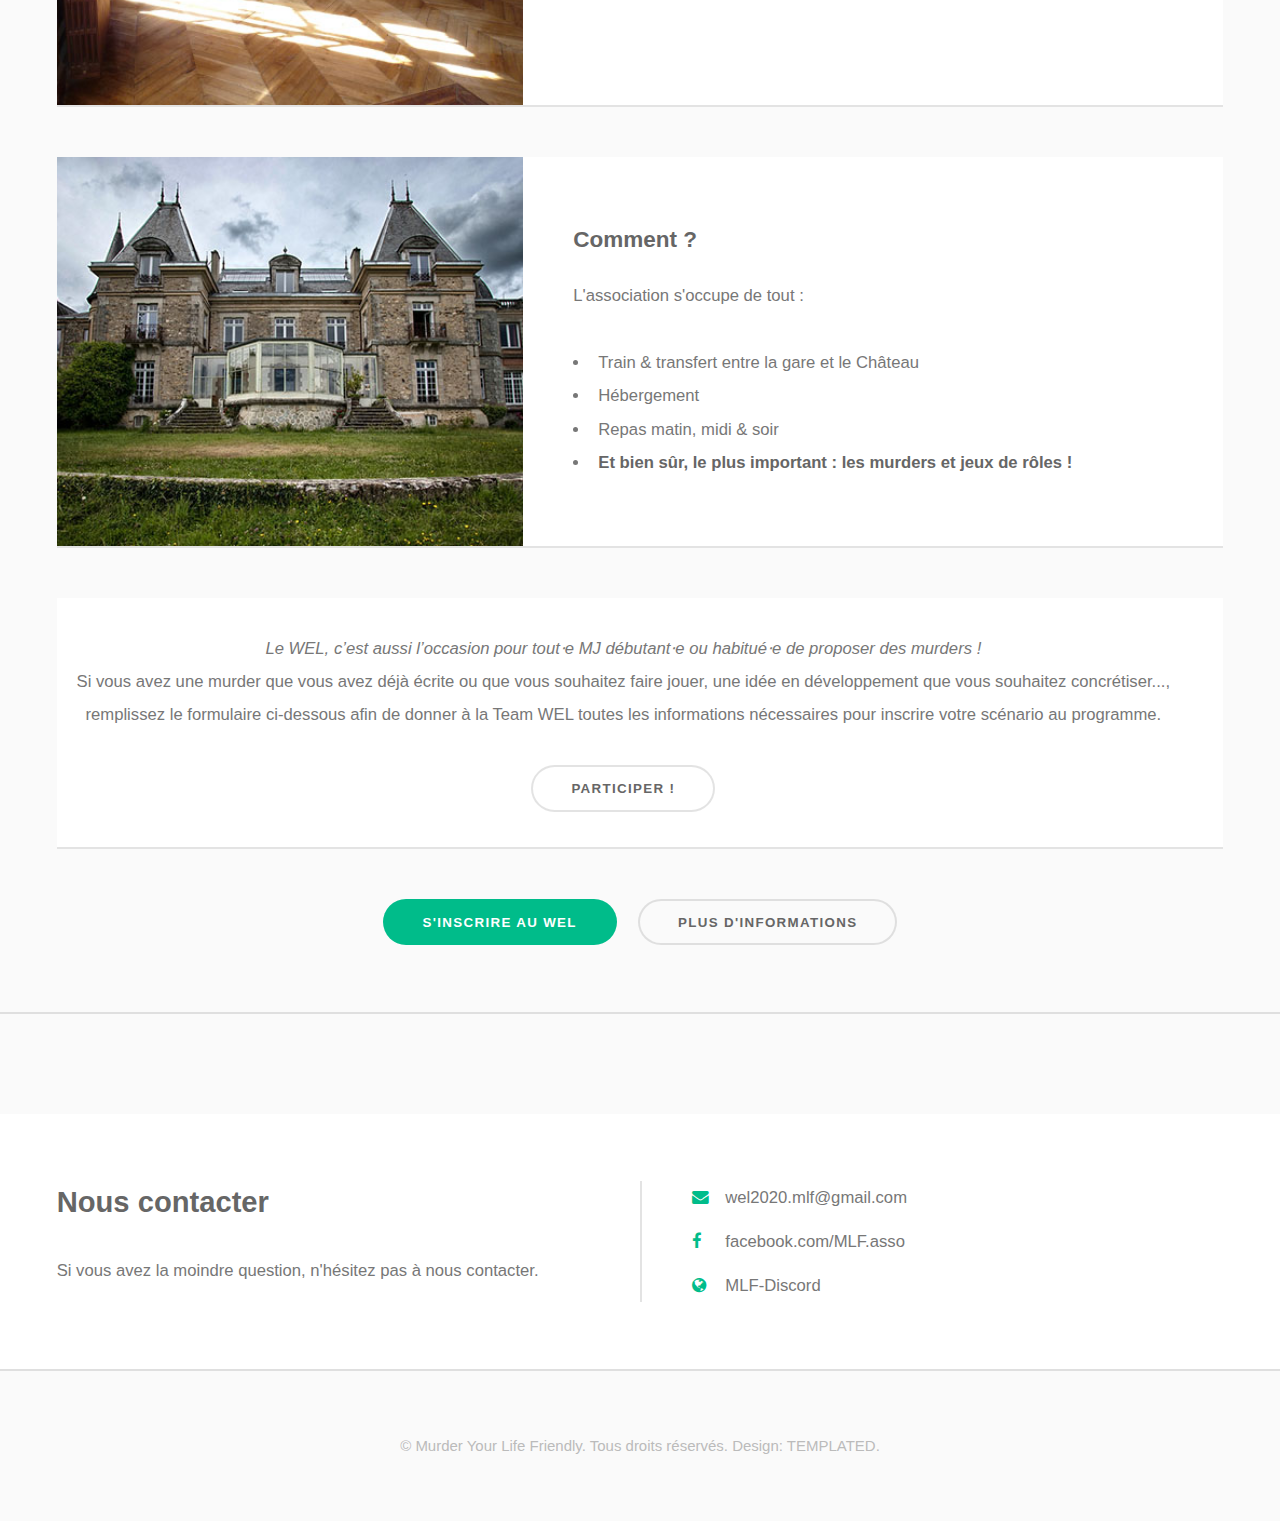
==== commit 6b962ade: "Update index.html" ====
--- a/index.html
+++ b/index.html
@@ -39,13 +39,16 @@
 							<div align="center">
 								<h2 style="color:rgb(114,55,140);">Ouverture des inscriptions !</h3>
 								<p>
-									Le <strong>19 juin</strong> pour les adhérents MLF, et le <strong>26 juin</strong> pour tous les autres !
-									<br>Le bouton d'inscription est en bas de cette page. Mais attention, il n'y a que 34 places…
+									Le <strong>19 juin</strong> pour les adhérents MLF, et le <strong>26 juin</strong> pour tous les autres ! Mais attention, il n'y a que 34 places…
 								</p>
 							</div>
 						</div>
 					</div>
-		
+					
+					<ul class="actions special">
+						<li><a href="https://business.linkedin.com/content/dam/business/talent-solutions/global/en_us/blog/2017/04/be-patient-when-hiring.jpg" class="button special" target="_blank">S'inscrire</a></li>
+						<li><a href="infos.html" class="button alt">Plus d'informations</a></li>
+					</ul>	
 
 					<div class="spotlight">
 						<div class="image">
@@ -80,22 +83,7 @@
 							</ul>
 						</div>
 					</div>
-					<div class="spotlight">
-						<div class="contentfull">
-							<div align="center">
-								<h3>Le WEL vous intéresse ?</h3>
-								<p><strong>Retrouvez toutes les informations essentielles sur le lien ci-dessous, ou cliquez directement sur le bouton "S'inscrire" pour prendre votre place !</strong></p>
-							</div>
-						</div>
-					</div>
-							
-					<ul class="actions special">
-						<li><a href="https://business.linkedin.com/content/dam/business/talent-solutions/global/en_us/blog/2017/04/be-patient-when-hiring.jpg" class="button special" target="_blank">S'inscrire</a></li>
-						<li><a href="infos.html" class="button alt">Plus d'informations</a></li>
-					</ul>
 					
-					<p></p>
-
 					<div class="spotlight">
 						<div class="contentfull">
 							<div align="center">
@@ -106,10 +94,14 @@
 							<ul class="actions special">
 								<li><a href="https://forms.gle/1tHwo49GBKNFFgBWA" class="button alt" target="_blank">Participer !</a></li>
 							</ul>
-						</section>
+						</div>
 					</div>
+														
+					<ul class="actions special">
+						<li><a href="https://business.linkedin.com/content/dam/business/talent-solutions/global/en_us/blog/2017/04/be-patient-when-hiring.jpg" class="button special" target="_blank">S'inscrire au WEL</a></li>
+						<li><a href="infos.html" class="button alt">Plus d'informations</a></li>
+					</ul>
 				
-		
 				</div>
 			</section>
 	
